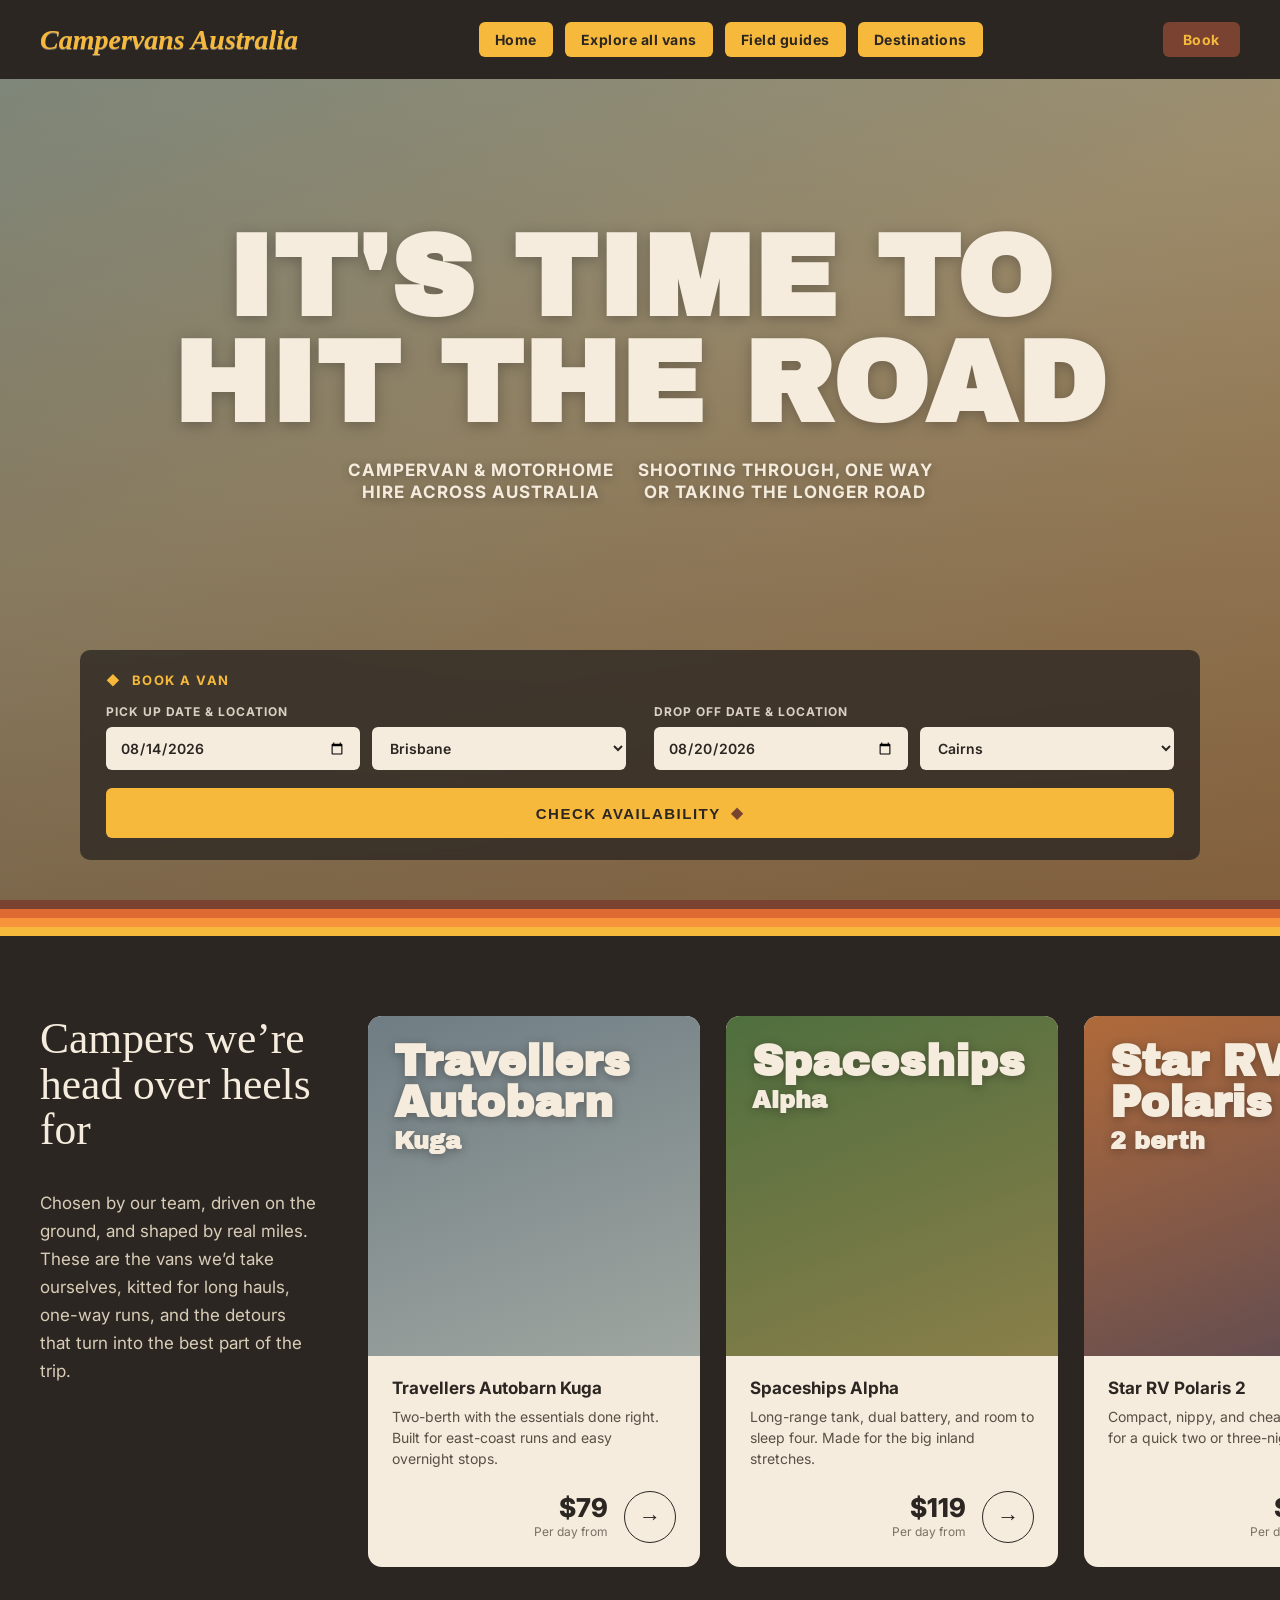
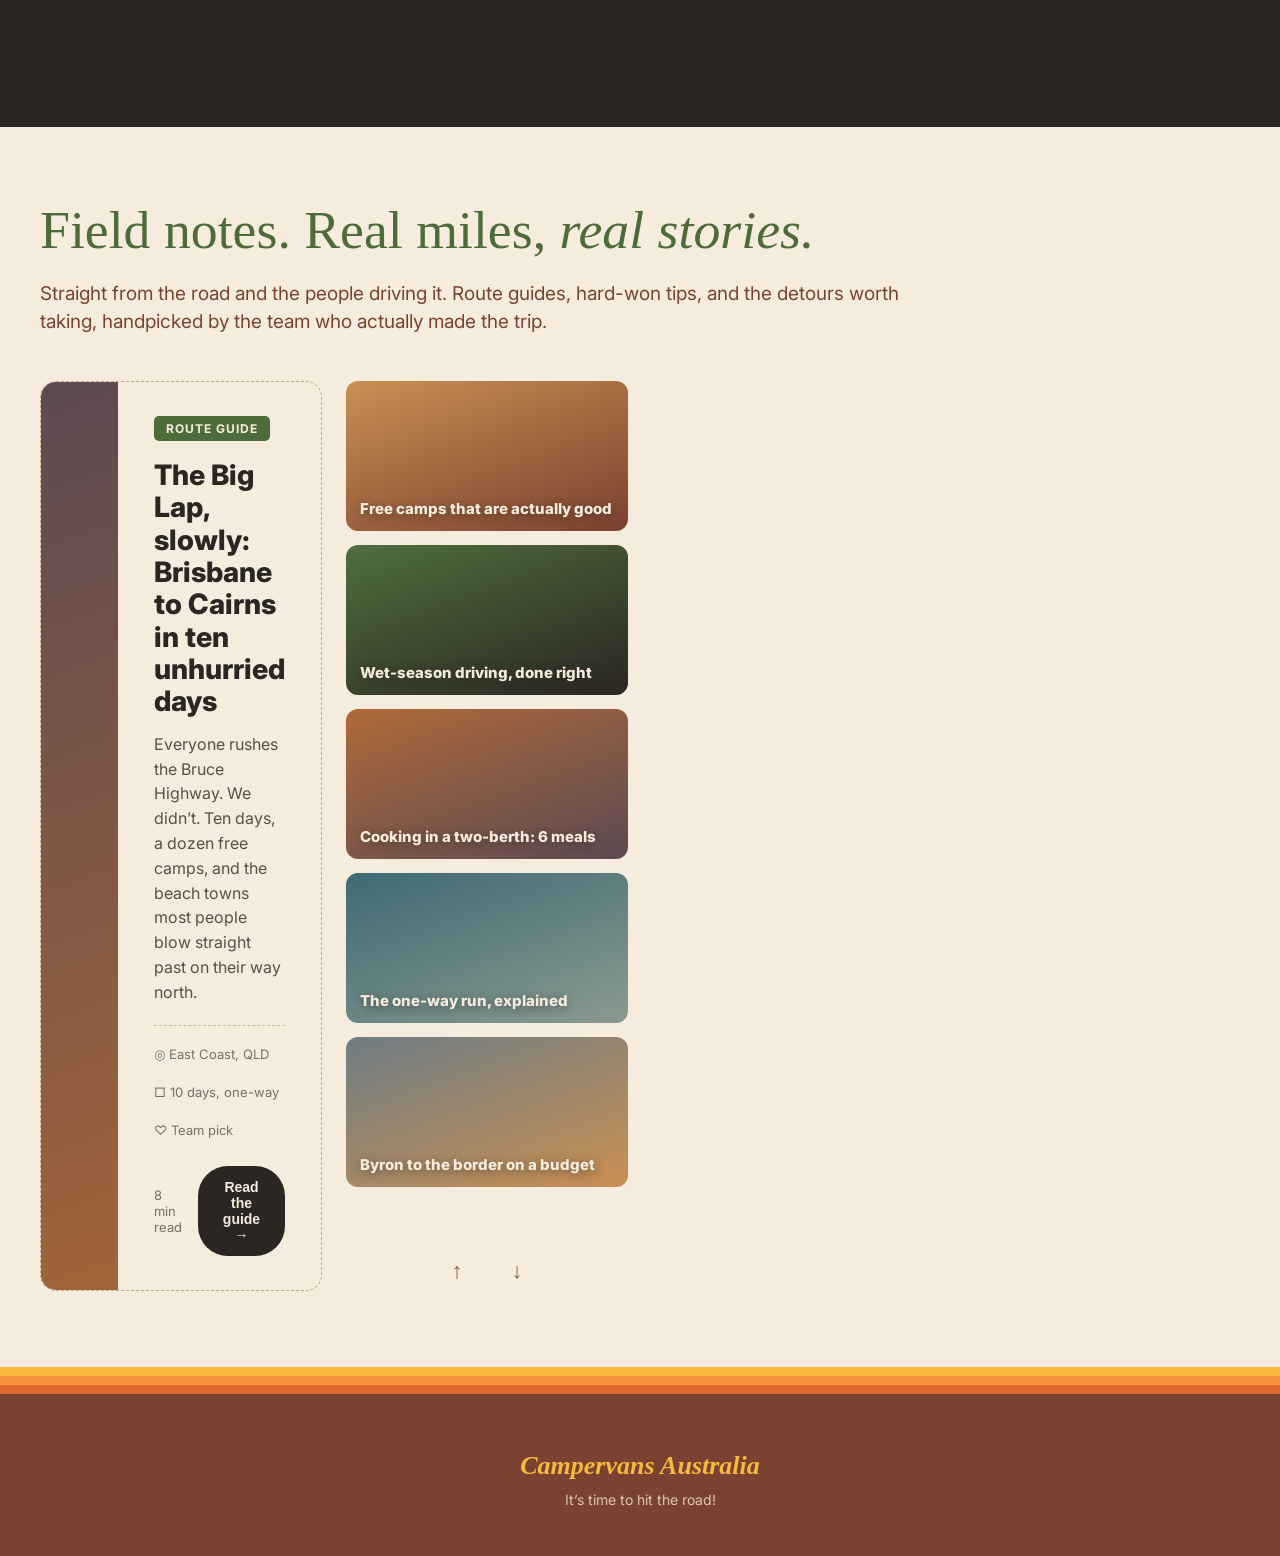
==== index.html @ 048530ff "Initial commit" ====
<!DOCTYPE html>
<html lang="en">
<head>
<meta charset="UTF-8">
<meta name="viewport" content="width=device-width, initial-scale=1.0">
<title>Campervans Australia — Hire a campervan across Australia</title>
<link rel="stylesheet" href="styles.css">
</head>
<body>
<!-- ===== HERO ===== -->
<section class="hero" id="home">
  <nav>
    <div class="brand">Campervans Australia</div>
    <div class="navlinks">
      <a href="#home">Home</a>
      <a href="explore-vans.html">Explore all vans</a>
      <a href="field-notes.html">Field guides</a>
      <a href="destinations.html">Destinations</a>
    </div>
    <a href="#" class="book">Book</a>
  </nav>

  <div class="herocopy">
    <div>
      <h1 class="headline">It's time to<br>hit the road</h1>
      <div class="subrow">
        <div class="sublabel">Campervan &amp; motorhome<br>hire across Australia</div>
        <div class="sublabel">Shooting through, one way<br>or taking the longer road</div>
      </div>
    </div>
  </div>

  <div class="bookbar">
    <div class="barhead"><span>&#9670;</span> Book a van</div>
    <div class="fields">
      <div class="fieldgroup">
        <label>Pick up date &amp; location</label>
        <div class="inputs">
          <input type="date" value="2026-08-14">
          <select><option>Brisbane</option><option>Sydney</option><option>Melbourne</option><option>Cairns</option><option>Byron Bay</option></select>
        </div>
      </div>
      <div class="fieldgroup">
        <label>Drop off date &amp; location</label>
        <div class="inputs">
          <input type="date" value="2026-08-20">
          <select><option>Cairns</option><option>Brisbane</option><option>Sydney</option><option>Melbourne</option><option>Byron Bay</option></select>
        </div>
      </div>
    </div>
    <button class="checkbtn">Check availability <span class="diamond">&#9670;</span></button>
  </div>
</section>

<div class="stripes"><span class="s1"></span><span class="s2"></span><span class="s3"></span><span class="s4"></span></div>

<!-- ===== CAMPERS WE'RE OBSESSED WITH ===== -->
<section class="obsessed" id="vans">
  <div class="section">
    <div class="layout">
      <div class="intro">
        <h2>Campers we&rsquo;re<br>head over heels for</h2>
        <p>Chosen by our team, driven on the ground, and shaped by real miles. These are the vans we&rsquo;d take ourselves, kitted for long hauls, one-way runs, and the detours that turn into the best part of the trip.</p>
      </div>
      <div>
        <div class="carousel">
          <div class="track" id="track">
            <div class="card">
              <div class="cardimg a"><div class="cardtitle">Travellers<br>Autobarn<small>Kuga</small></div></div>
              <div class="cardbody"><h3>Travellers Autobarn Kuga</h3>
                <p>Two-berth with the essentials done right. Built for east-coast runs and easy overnight stops.</p>
                <div class="pricerow"><div class="price"><div class="amt">$79</div><div class="lbl">Per day from</div></div><button class="go" aria-label="View">&#8594;</button></div></div>
            </div>
            <div class="card">
              <div class="cardimg b"><div class="cardtitle">Spaceships<br><small>Alpha</small></div></div>
              <div class="cardbody"><h3>Spaceships Alpha</h3>
                <p>Long-range tank, dual battery, and room to sleep four. Made for the big inland stretches.</p>
                <div class="pricerow"><div class="price"><div class="amt">$119</div><div class="lbl">Per day from</div></div><button class="go" aria-label="View">&#8594;</button></div></div>
            </div>
            <div class="card">
              <div class="cardimg c"><div class="cardtitle">Star RV<br>Polaris<small>2 berth</small></div></div>
              <div class="cardbody"><h3>Star RV Polaris 2</h3>
                <p>Compact, nippy, and cheap to run. Perfect for a quick two or three-night getaway.</p>
                <div class="pricerow"><div class="price"><div class="amt">$65</div><div class="lbl">Per day from</div></div><button class="go" aria-label="View">&#8594;</button></div></div>
            </div>
            <div class="card">
              <div class="cardimg d"><div class="cardtitle">Apollo<br>HiTop<small>Series</small></div></div>
              <div class="cardbody"><h3>Apollo HiTop</h3>
                <p>Five seats, five sleepers, full kitchen. The one for a proper multi-week family loop.</p>
                <div class="pricerow"><div class="price"><div class="amt">$139</div><div class="lbl">Per day from</div></div><button class="go" aria-label="View">&#8594;</button></div></div>
            </div>
          </div>
        </div>
        <div class="arrows">
          <button class="arrow" id="prev" aria-label="Previous">&#8592;</button>
          <button class="arrow" id="next" aria-label="Next">&#8594;</button>
        </div>
      </div>
    </div>
  </div>
</section>

<!-- ===== FIELD NOTES ===== -->
<section class="notes" id="notes">
  <div class="section">
    <h2 class="head">Field notes. Real miles, <em>real stories.</em></h2>
    <p class="lede">Straight from the road and the people driving it. Route guides, hard-won tips, and the detours worth taking, handpicked by the team who actually made the trip.</p>
    <div class="grid">
      <article class="feature">
        <div class="fimg"></div>
        <div class="fbody">
          <span class="ftag">Route guide</span>
          <h3>The Big Lap, slowly: Brisbane to Cairns in ten unhurried days</h3>
          <p class="excerpt">Everyone rushes the Bruce Highway. We didn&rsquo;t. Ten days, a dozen free camps, and the beach towns most people blow straight past on their way north.</p>
          <div class="meta">
            <span>&#9678; East Coast, QLD</span>
            <span>&#9633; 10 days, one-way</span>
            <span>&#9825; Team pick</span>
          </div>
          <div class="ffoot">
            <span class="readtime">8 min read</span>
            <button class="letsgo">Read the guide &#8594;</button>
          </div>
        </div>
      </article>
      <div class="vcol">
        <div class="vwrap">
          <div class="vtrack" id="vtrack">
            <div class="thumb t1"><h4>Free camps that are actually good</h4></div>
            <div class="thumb t2"><h4>Wet-season driving, done right</h4></div>
            <div class="thumb t3"><h4>Cooking in a two-berth: 6 meals</h4></div>
            <div class="thumb t4"><h4>The one-way run, explained</h4></div>
            <div class="thumb t5"><h4>Byron to the border on a budget</h4></div>
          </div>
        </div>
        <div class="varrows">
          <button class="varrow" id="vup" aria-label="Up">&#8593;</button>
          <button class="varrow" id="vdown" aria-label="Down">&#8595;</button>
        </div>
      </div>
    </div>
  </div>
</section>

<div class="stripes"><span class="s4"></span><span class="s3"></span><span class="s2"></span><span class="s1"></span></div>

<footer>
  <div class="fbrand">Campervans Australia</div>
  <p>It&rsquo;s time to hit the road!</p>
</footer>

<script>
(function(){
  const track=document.getElementById('track');
  if(!track)return;
  const cards=track.children.length; let i=0;
  function step(){
    const w=track.children[0].getBoundingClientRect().width+26;
    const visible=Math.max(1,Math.floor(track.parentElement.getBoundingClientRect().width/w));
    const max=Math.max(0,cards-visible);
    if(i>max)i=max; if(i<0)i=0;
    track.style.transform='translateX('+(-i*w)+'px)';
  }
  document.getElementById('next').onclick=()=>{i++;step()};
  document.getElementById('prev').onclick=()=>{i--;step()};
  const vt=document.getElementById('vtrack'); const n=vt.children.length; let j=0;
  function vstep(){
    const h=vt.children[0].getBoundingClientRect().height+14;
    const visible=Math.max(1,Math.round(vt.parentElement.getBoundingClientRect().height/h));
    const max=Math.max(0,n-visible);
    if(j>max)j=max; if(j<0)j=0;
    vt.style.transform='translateY('+(-j*h)+'px)';
  }
  document.getElementById('vdown').onclick=()=>{j++;vstep()};
  document.getElementById('vup').onclick=()=>{j--;vstep()};
  window.addEventListener('resize',()=>{step();vstep()});
  step();vstep();
})();
</script>
</body>
</html>
---- styles.css ----
/* Campervans Australia — shared styles */
@import url('https://fonts.googleapis.com/css2?family=Inter:wght@400;600;700;800;900&family=Archivo+Black&display=swap');

:root{
  --cream:#F5ECDD;--sun:#F6B93B;--amber:#F7943B;--orange:#DE6A32;
  --rust:#7A4230;--ink:#2B2622;--fern:#4E6B3A;
}
*{margin:0;padding:0;box-sizing:border-box}
html{scroll-behavior:smooth}
body{font-family:'Inter',system-ui,-apple-system,sans-serif;color:var(--ink);background:var(--cream)}

:root{
    --cream:#F5ECDD;
    --sun:#F6B93B;
    --amber:#F7943B;
    --orange:#DE6A32;
    --rust:#7A4230;
    --ink:#2B2622;
    --fern:#4E6B3A;
  }
*{margin:0;padding:0;box-sizing:border-box}
html{scroll-behavior:smooth}
body{font-family:'Inter',system-ui,-apple-system,sans-serif;color:var(--ink);background:var(--cream)}
/* HERO */
.hero{position:relative;min-height:100vh;display:flex;flex-direction:column;
        background:linear-gradient(180deg,rgba(43,38,34,.15),rgba(43,38,34,.45)),
        linear-gradient(160deg,#8a9a8f 0%,#b9a67e 45%,#c98f52 100%);
        background-size:cover;background-position:center}
nav{display:flex;align-items:center;justify-content:space-between;
      padding:26px 40px;gap:20px;position:relative;z-index:5}
.brand{font-family:Georgia,serif;font-weight:bold;font-style:italic;
         font-size:34px;color:var(--rust);text-shadow:0 1px 0 rgba(245,236,221,.4)}
.navlinks{display:flex;gap:12px;flex-wrap:wrap}
.navlinks a{background:var(--sun);color:var(--ink);text-decoration:none;
              font-weight:700;font-size:14px;letter-spacing:.5px;
              padding:11px 20px;border-radius:6px;transition:transform .12s,background .12s}
.navlinks a:hover{background:#ffd15e;transform:translateY(-1px)}
.book{background:var(--rust);color:var(--sun);text-decoration:none;
        font-weight:700;font-size:14px;letter-spacing:.5px;padding:11px 24px;border-radius:6px}
.book:hover{background:#5e3324}
.herocopy{flex:1;display:flex;align-items:center;justify-content:center;
            text-align:center;padding:20px 40px;position:relative;z-index:4}
.headline{font-family:'Archivo Black','Arial Black',sans-serif;font-weight:900;
            color:var(--cream);line-height:.92;letter-spacing:1px;
            font-size:clamp(48px,9vw,132px);text-transform:uppercase;
            text-shadow:0 3px 14px rgba(43,38,34,.35)}
.subrow{display:flex;align-items:center;justify-content:center;gap:24px;
          flex-wrap:wrap;margin-top:22px}
.sublabel{color:var(--cream);font-weight:700;font-size:clamp(13px,1.4vw,17px);
            letter-spacing:1px;line-height:1.3;text-transform:uppercase;
            text-shadow:0 2px 8px rgba(43,38,34,.4)}
.bookbar{margin:0 auto 40px;max-width:1120px;width:calc(100% - 80px);
           background:rgba(43,38,34,.78);backdrop-filter:blur(3px);
           border-radius:10px;padding:22px 26px;position:relative;z-index:4}
.barhead{display:flex;align-items:center;gap:10px;
           color:var(--sun);font-weight:700;font-size:13px;letter-spacing:1.5px;
           text-transform:uppercase;margin-bottom:16px}
.fields{display:grid;grid-template-columns:1fr 1fr;gap:28px;margin-bottom:18px}
.fieldgroup{display:flex;flex-direction:column;gap:8px}
.fieldgroup>label{color:var(--cream);font-weight:700;font-size:12px;
                    letter-spacing:1px;text-transform:uppercase;opacity:.85}
.inputs{display:grid;grid-template-columns:1fr 1fr;gap:12px}
.inputs input, .inputs select{border:none;border-radius:6px;padding:12px 14px;
        font-size:14px;font-family:inherit;color:var(--ink);background:var(--cream);
        font-weight:600;cursor:pointer}
.checkbtn{width:100%;background:var(--sun);border:none;border-radius:6px;
            padding:16px;font-weight:800;font-size:15px;letter-spacing:1.5px;
            text-transform:uppercase;color:var(--ink);cursor:pointer;
            display:flex;align-items:center;justify-content:center;gap:10px;
            transition:background .12s}
.checkbtn:hover{background:#ffd15e}
.checkbtn .diamond{color:var(--rust)}
.stripes{display:flex;flex-direction:column}
.stripes span{height:9px}
.stripes .s1{background:var(--rust)}
.stripes .s2{background:var(--orange)}
.stripes .s3{background:var(--amber)}
.stripes .s4{background:var(--sun)}
/* CAROUSEL */
.obsessed{background:var(--ink);color:var(--cream)}
.obsessed .section{padding:80px 40px;max-width:1800px;margin:0 auto}
.layout{display:grid;grid-template-columns:minmax(280px,1fr) 3fr;gap:48px;align-items:start}
.intro h2{font-family:Georgia,'Times New Roman',serif;font-weight:400;
            font-size:clamp(34px,3.4vw,52px);line-height:1.05;color:var(--cream);margin-bottom:36px}
.intro p{font-size:17px;line-height:1.65;color:#d9cdb8;max-width:440px}
.carousel{overflow:hidden}
.track{display:flex;gap:26px;transition:transform .4s ease}
.card{flex:0 0 clamp(280px,30%,360px);background:var(--cream);
        border-radius:14px;overflow:hidden;display:flex;flex-direction:column}
.cardimg{position:relative;height:340px;display:flex;align-items:flex-start;padding:26px}
.cardimg.a{background:linear-gradient(160deg,#6f7d84,#9fa6a0)}
.cardimg.b{background:linear-gradient(160deg,#4f6f3e,#8a7f4a)}
.cardimg.c{background:linear-gradient(160deg,#b06a3a,#5c4a52)}
.cardimg.d{background:linear-gradient(160deg,#3f6a75,#c98f52)}
.cardtitle{font-family:'Archivo Black','Arial Black',sans-serif;font-weight:900;
             font-size:clamp(34px,3.4vw,46px);line-height:.94;color:var(--cream);
             text-shadow:0 2px 10px rgba(43,38,34,.4)}
.cardtitle small{display:block;font-size:.55em;font-weight:900;margin-top:6px}
.cardbody{padding:22px 24px 24px;color:var(--ink);flex:1;display:flex;flex-direction:column}
.cardbody h3{font-size:17px;font-weight:700;margin-bottom:8px}
.cardbody p{font-size:14px;line-height:1.5;color:#5a4f45;margin-bottom:auto}
.pricerow{display:flex;align-items:center;justify-content:flex-end;gap:16px;margin-top:22px}
.price{text-align:right}
.price .amt{font-size:26px;font-weight:800;color:var(--ink);line-height:1}
.price .lbl{font-size:12px;color:#7a6f63;margin-top:3px}
.go{width:52px;height:52px;border-radius:50%;border:1.5px solid var(--ink);
      background:none;cursor:pointer;font-size:22px;color:var(--ink);
      display:flex;align-items:center;justify-content:center;flex:0 0 auto;transition:background .12s,color .12s}
.go:hover{background:var(--ink);color:var(--cream)}
.arrows{display:flex;gap:18px;justify-content:flex-end;margin-top:34px}
.arrow{width:46px;height:46px;border-radius:50%;border:none;background:none;
         color:var(--cream);font-size:26px;cursor:pointer;opacity:.85;
         display:flex;align-items:center;justify-content:center;transition:opacity .12s}
.arrow:hover{opacity:1}
/* FIELD NOTES */
.notes{background:var(--cream)}
.notes .section{padding:76px 40px;max-width:1600px;margin:0 auto}
.head{font-family:Georgia,'Times New Roman',serif;font-weight:400;
        font-size:clamp(34px,4.2vw,58px);line-height:1.02;color:var(--fern);margin-bottom:22px}
.head em{font-style:italic}
.lede{font-size:clamp(15px,1.5vw,19px);line-height:1.5;color:var(--rust);
        max-width:920px;margin-bottom:44px}
.grid{display:grid;grid-template-columns:1fr 210px;gap:26px;align-items:stretch}
.feature{display:grid;grid-template-columns:1fr 1fr;
           border:1.5px dashed #b9a98d;border-radius:16px;overflow:hidden;background:var(--cream)}
.fimg{background:linear-gradient(160deg,#5c4a52,#a2643a);min-height:520px}
.fbody{padding:34px 36px;display:flex;flex-direction:column}
.ftag{display:inline-block;align-self:flex-start;background:var(--fern);color:var(--cream);
        font-size:12px;font-weight:700;letter-spacing:1px;text-transform:uppercase;
        padding:5px 12px;border-radius:5px;margin-bottom:18px}
.fbody h3{font-size:clamp(22px,2.2vw,30px);font-weight:800;line-height:1.15;margin-bottom:14px}
.fbody .excerpt{font-size:16px;line-height:1.55;color:#5a4f45;
                  padding-bottom:20px;border-bottom:1.5px dashed #cbbb9e;margin-bottom:20px}
.meta{display:flex;gap:22px;flex-wrap:wrap;color:#7a6f63;font-size:13px;margin-bottom:auto}
.meta span{display:flex;align-items:center;gap:6px}
.ffoot{display:flex;align-items:center;justify-content:space-between;gap:16px;margin-top:28px}
.readtime{font-size:13px;color:#7a6f63}
.letsgo{display:inline-flex;align-items:center;gap:10px;background:var(--ink);
          color:var(--cream);border:none;border-radius:30px;padding:13px 22px;
          font-size:14px;font-weight:600;cursor:pointer}
.letsgo:hover{background:var(--rust)}
.vcol{display:flex;flex-direction:column;gap:12px;position:relative}
.vwrap{overflow:hidden;flex:1}
.vtrack{display:flex;flex-direction:column;gap:14px;transition:transform .4s ease}
.thumb{flex:0 0 auto;height:150px;border-radius:12px;overflow:hidden;position:relative;
         cursor:pointer;padding:14px;display:flex;align-items:flex-end}
.thumb.t1{background:linear-gradient(160deg,#c98f52,#7a4230)}
.thumb.t2{background:linear-gradient(160deg,#4f6f3e,#2b2622)}
.thumb.t3{background:linear-gradient(160deg,#b06a3a,#5c4a52)}
.thumb.t4{background:linear-gradient(160deg,#3f6a75,#8a9a8f)}
.thumb.t5{background:linear-gradient(160deg,#6f7d84,#c98f52)}
.thumb h4{color:var(--cream);font-size:15px;font-weight:800;line-height:1.15;
            text-shadow:0 2px 8px rgba(43,38,34,.5)}
.varrows{display:flex;justify-content:center;gap:20px;padding-top:4px}
.varrow{width:40px;height:40px;border:none;background:none;color:var(--rust);
          font-size:22px;cursor:pointer;opacity:.85}
.varrow:hover{opacity:1}
/* FOOTER */
footer{background:var(--rust);color:var(--cream);padding:48px 40px;text-align:center}
footer .fbrand{font-family:Georgia,serif;font-weight:bold;font-style:italic;
                 font-size:26px;color:var(--sun);margin-bottom:10px}
footer p{font-size:14px;color:#e8d3c4;opacity:.9}
@media(max-width:900px){.obsessed .section, .notes .section{padding:56px 20px}
.layout{grid-template-columns:1fr;gap:32px}
.card{flex:0 0 82%}
.grid{grid-template-columns:1fr}
.feature{grid-template-columns:1fr}
.fimg{min-height:240px}
.vcol{flex-direction:row}
.vwrap{overflow-x:auto}
.vtrack{flex-direction:row}
.thumb{width:200px}
.varrows{display:none}}

@media(max-width:720px){nav{padding:18px 20px}
.navlinks{display:none}
.bookbar{width:calc(100% - 32px)}
.fields{grid-template-columns:1fr;gap:18px}}

*{margin:0;padding:0;box-sizing:border-box}
body{font-family:'Inter',system-ui,-apple-system,sans-serif;color:var(--ink);background:var(--cream)}
nav{display:flex;align-items:center;justify-content:space-between;
      padding:26px 40px;gap:20px;background:var(--ink)}
.brand{font-family:Georgia,serif;font-weight:bold;font-style:italic;font-size:30px;color:var(--sun)}
.navlinks{display:flex;gap:12px;flex-wrap:wrap}
.navlinks a{background:var(--sun);color:var(--ink);text-decoration:none;font-weight:700;
              font-size:14px;padding:10px 18px;border-radius:6px}
.navlinks a:hover{background:#ffd15e}
.book{background:var(--rust);color:var(--sun);text-decoration:none;font-weight:700;
        font-size:14px;padding:10px 22px;border-radius:6px}
.pagehead{padding:60px 40px 10px;max-width:1400px;margin:0 auto}
.pagehead h1{font-family:Georgia,'Times New Roman',serif;font-weight:400;
               font-size:clamp(34px,4vw,54px);color:var(--fern);line-height:1.05;margin-bottom:14px}
.pagehead p{font-size:17px;color:var(--rust);max-width:640px;line-height:1.5}
.filters{display:flex;gap:10px;flex-wrap:wrap;padding:28px 40px 8px;max-width:1400px;margin:0 auto}
.pill{border:1.5px solid #cbbb9e;background:none;border-radius:30px;padding:9px 18px;
        font-size:13px;font-weight:600;color:var(--rust);cursor:pointer;transition:all .12s}
.pill:hover{border-color:var(--rust)}
.pill.active{background:var(--ink);border-color:var(--ink);color:var(--cream)}
.shell{display:grid;grid-template-columns:260px 1fr;gap:30px;
         max-width:1400px;margin:0 auto;padding:24px 40px 80px;align-items:start}
.sidebar{background:#fff;border-radius:16px;padding:24px 22px;
           box-shadow:0 1px 3px rgba(43,38,34,.08)}
.fgroup{padding:18px 0;border-bottom:1px solid #ece3d3}
.fgroup:first-child{padding-top:0}
.fgroup:last-child{border-bottom:none;padding-bottom:0}
.fgroup h4{font-size:15px;font-weight:700;color:var(--ink);margin-bottom:14px}
.fselect{width:100%;border:1px solid #ddd3c2;border-radius:8px;padding:11px 12px;
           font-size:14px;font-family:inherit;color:var(--ink);background:#fff;cursor:pointer}
.checks{display:flex;flex-direction:column;gap:12px}
.checkrow{display:flex;align-items:center;gap:10px;font-size:14px;color:#4a4038;cursor:pointer}
.checkrow input{appearance:none;width:19px;height:19px;border:1.5px solid #cbbb9e;
                  border-radius:5px;cursor:pointer;position:relative;flex:0 0 auto}
.checkrow input:checked{background:var(--ink);border-color:var(--ink)}
.checkrow input:checked::after{content:"\2713";position:absolute;color:#fff;font-size:12px;
                  top:50%;left:50%;transform:translate(-50%,-50%)}
.avail{display:flex;gap:10px}
.availbtn{flex:1;border:1px solid #ddd3c2;background:#fff;border-radius:8px;padding:11px;
            font-size:13px;font-weight:600;color:var(--ink);cursor:pointer;transition:all .12s}
.availbtn.on{background:var(--ink);border-color:var(--ink);color:var(--cream)}
.pricevals{display:flex;justify-content:space-between;margin-top:12px;font-size:13px;color:#a89c8d}
input[type=range]{width:100%;accent-color:var(--ink);cursor:pointer}
.grid{display:grid;grid-template-columns:repeat(auto-fill,minmax(240px,1fr));gap:24px}
.vcard{background:var(--ink);border-radius:16px;overflow:hidden;display:flex;flex-direction:column;
         cursor:pointer;transition:transform .15s;text-decoration:none;color:inherit}
.vcard:hover{transform:translateY(-3px)}
.vimg{position:relative;aspect-ratio:1/1;padding:16px;display:flex;flex-direction:column;justify-content:flex-start}
.vimg.g1{background:linear-gradient(160deg,#6f7d84,#9fa6a0)}
.vimg.g2{background:linear-gradient(160deg,#4f6f3e,#8a7f4a)}
.vimg.g3{background:linear-gradient(160deg,#b06a3a,#5c4a52)}
.vimg.g4{background:linear-gradient(160deg,#3f6a75,#c98f52)}
.vimg.g5{background:linear-gradient(160deg,#c98f52,#7a4230)}
.vimg.g6{background:linear-gradient(160deg,#8a9a8f,#5c4a52)}
.heart{position:absolute;top:14px;right:14px;width:34px;height:34px;border-radius:50%;
         background:rgba(245,236,221,.9);border:none;cursor:pointer;font-size:16px;
         color:var(--rust);display:flex;align-items:center;justify-content:center}
.vname{font-family:'Archivo Black','Arial Black',sans-serif;font-size:clamp(22px,2.4vw,30px);
         line-height:.95;color:var(--cream);text-shadow:0 2px 10px rgba(43,38,34,.45)}
.vname small{display:block;font-size:.5em;margin-top:6px}
.vbody{padding:16px 18px 18px;display:flex;flex-direction:column;gap:12px}
.tags{display:flex;gap:8px;flex-wrap:wrap}
.tag{background:none;border:1px solid #6a5f54;border-radius:20px;padding:5px 12px;
       font-size:12px;color:#d9cdb8;font-weight:600}
.vtitle{font-size:16px;font-weight:700;color:var(--cream);line-height:1.25}
.vfoot{display:flex;align-items:flex-end;justify-content:space-between;gap:10px;margin-top:4px}
.vloc{font-size:12px;color:#a89c8d;line-height:1.4}
.vloc .berth{display:block;color:#d9cdb8;margin-bottom:2px}
.vprice{text-align:right}
.vprice .from{font-size:11px;color:#a89c8d}
.vprice .amt{font-size:22px;font-weight:800;color:var(--cream)}
@media(max-width:820px){.shell{grid-template-columns:1fr}}

@media(max-width:720px){nav{padding:18px 20px}
.navlinks{display:none}
.pagehead{padding-left:20px;padding-right:20px}
.shell{padding-left:20px;padding-right:20px}}

*{margin:0;padding:0;box-sizing:border-box}
body{font-family:'Inter',system-ui,-apple-system,sans-serif;color:var(--ink);background:var(--cream)}
nav{display:flex;align-items:center;justify-content:space-between;padding:22px 40px;gap:20px;background:var(--ink)}
.brand{font-family:Georgia,serif;font-weight:bold;font-style:italic;font-size:28px;color:var(--sun)}
.navlinks{display:flex;gap:12px;flex-wrap:wrap}
.navlinks a{background:var(--sun);color:var(--ink);text-decoration:none;font-weight:700;font-size:14px;padding:9px 16px;border-radius:6px}
.book{background:var(--rust);color:var(--sun);text-decoration:none;font-weight:700;font-size:14px;padding:9px 20px;border-radius:6px}
.back{max-width:1240px;margin:0 auto;padding:22px 40px 0}
.back a{color:var(--rust);text-decoration:none;font-size:14px;font-weight:600}
.wrap{max-width:1240px;margin:0 auto;padding:18px 40px 70px}
.gallery{display:grid;grid-template-columns:1.4fr 1fr;gap:18px;margin-bottom:8px}
.mainimg{position:relative;aspect-ratio:16/11;border-radius:16px;overflow:hidden;
           background:linear-gradient(160deg,#7f9a6f,#b7c49a);display:flex;align-items:center;justify-content:center}
.van-illo{font-family:'Archivo Black',sans-serif;font-size:34px;color:#fff;opacity:.35}
.gbtn{position:absolute;top:50%;transform:translateY(-50%);width:44px;height:44px;border-radius:50%;
        background:rgba(245,236,221,.9);border:none;font-size:18px;color:var(--ink);cursor:pointer}
.gbtn.l{left:14px}
.gbtn.r{right:14px}
.dots{position:absolute;bottom:14px;left:50%;transform:translateX(-50%);display:flex;gap:7px}
.dots i{width:8px;height:8px;border-radius:50%;background:rgba(245,236,221,.6)}
.dots i.on{background:#fff}
.floor{background:#fff;border-radius:16px;padding:18px 20px}
.floor h4{font-size:12px;letter-spacing:1.5px;color:#a89c8d;font-weight:700;margin-bottom:14px}
.plan{background:var(--cream);border-radius:12px;padding:22px;display:flex;gap:10px;flex-wrap:wrap;min-height:180px;align-content:center}
.room{border-radius:8px;padding:14px 10px;font-size:12px;font-weight:600;color:var(--ink);text-align:center;flex:1;min-width:64px}
.room.bed{background:#dfe6ee}
.room.kit{background:#dfe9d8}
.room.sto{background:#f0ddc9}
.room.sea{background:#e5dcee}
.room.cab{background:#dcd7cf;border-radius:40px}
.title{font-family:'Archivo Black','Arial Black',sans-serif;font-size:34px;margin:26px 0 16px}
.specs{display:flex;gap:26px;flex-wrap:wrap;padding-bottom:22px;border-bottom:1px solid #e0d6c4}
.spec{display:flex;align-items:center;gap:8px;font-size:14px;color:#4a4038}
.spec b{font-weight:600}
.desc{font-size:16px;line-height:1.6;color:#4a4038;margin:22px 0 30px;max-width:820px}
.summaries{display:grid;grid-template-columns:1fr 1fr;gap:40px;margin-bottom:30px}
.sumhead{font-size:12px;letter-spacing:1.5px;color:#a89c8d;font-weight:700;margin-bottom:14px}
.sumrow{display:flex;justify-content:space-between;padding:13px 0;border-bottom:1px solid #ece3d3;font-size:14px}
.sumrow .lbl{color:#7a6f63}
.sumrow .val{font-weight:700;color:var(--ink)}
.bookcta{background:#fff;border-radius:16px;padding:30px 32px;box-shadow:0 1px 4px rgba(43,38,34,.08)}
.bookcta h2{font-family:'Archivo Black',sans-serif;font-size:24px;margin-bottom:6px}
.bookcta .sub{font-size:14px;color:#7a6f63;margin-bottom:24px}
.frow{display:grid;grid-template-columns:1fr 1fr;gap:18px;margin-bottom:18px}
.field{display:flex;flex-direction:column;gap:7px}
.field label{font-size:13px;font-weight:700;color:var(--ink)}
.field input, .field select{border:1px solid #ddd3c2;border-radius:9px;padding:12px 14px;
        font-size:14px;font-family:inherit;color:var(--ink);background:#fff}
.field input:focus, .field select:focus{outline:none;border-color:var(--rust)}
.requestbtn{width:100%;background:var(--ink);color:var(--cream);border:none;border-radius:10px;
              padding:17px;font-size:16px;font-weight:800;letter-spacing:.5px;cursor:pointer;
              margin-top:8px;transition:background .12s}
.requestbtn:hover{background:var(--rust)}
.reqnote{font-size:13px;color:#a89c8d;text-align:center;margin-top:12px}
.confirm{display:none;background:var(--fern);color:var(--cream);border-radius:10px;
           padding:16px;text-align:center;font-weight:600;margin-top:16px}
@media(max-width:820px){nav{padding:16px 20px}
.navlinks{display:none}
.gallery{grid-template-columns:1fr}
.summaries{grid-template-columns:1fr;gap:24px}
.frow{grid-template-columns:1fr}
.wrap, .back{padding-left:20px;padding-right:20px}}

.g-nav{display:flex;align-items:center;justify-content:space-between;padding:22px 40px;gap:20px;background:var(--ink)}
.brand{font-family:Georgia,serif;font-weight:bold;font-style:italic;font-size:28px;color:var(--sun)}
.navlinks{display:flex;gap:12px;flex-wrap:wrap}
.navlinks a{background:var(--sun);color:var(--ink);text-decoration:none;font-weight:700;font-size:14px;padding:9px 16px;border-radius:6px}
.book{background:var(--rust);color:var(--sun);text-decoration:none;font-weight:700;font-size:14px;padding:9px 20px;border-radius:6px}

.g-hero{background:linear-gradient(180deg,rgba(43,38,34,.2),rgba(43,38,34,.55)),linear-gradient(160deg,#7f9a6f,#c98f52);padding:90px 40px}
.g-hero-inner{max-width:900px;margin:0 auto;color:var(--cream)}
.g-kicker{display:inline-block;background:var(--sun);color:var(--ink);font-size:12px;font-weight:700;letter-spacing:1.5px;text-transform:uppercase;padding:6px 14px;border-radius:5px;margin-bottom:20px}
.g-hero h1{font-family:'Archivo Black','Arial Black',sans-serif;font-size:clamp(30px,4.8vw,56px);line-height:1.05;margin-bottom:18px;text-shadow:0 3px 14px rgba(43,38,34,.4)}
.g-standfirst{font-size:clamp(17px,2vw,22px);line-height:1.5;max-width:720px;margin-bottom:28px}
.g-byline{display:flex;align-items:center;gap:12px;font-size:14px}
.g-avatar{width:42px;height:42px;border-radius:50%;background:var(--rust);color:var(--cream);display:flex;align-items:center;justify-content:center;font-weight:800;font-size:18px;flex:0 0 auto}
.g-avatar.big{width:60px;height:60px;font-size:26px}
.g-byline span{color:#e8dccb}

.g-stats{display:grid;grid-template-columns:repeat(4,1fr);gap:1px;background:#d8c9ae;border-bottom:1px solid #d8c9ae}
.g-stat{background:var(--cream);padding:26px 20px;text-align:center}
.g-stat b{display:block;font-family:'Archivo Black',sans-serif;font-size:clamp(24px,3vw,36px);color:var(--orange);line-height:1}
.g-stat span{font-size:13px;color:var(--rust);letter-spacing:.5px;margin-top:6px;display:block}

.g-body{max-width:820px;margin:0 auto;padding:60px 40px 80px}
.g-intro h2{font-family:Georgia,serif;font-size:clamp(26px,3vw,40px);color:var(--fern);margin-bottom:20px}
.g-intro p{font-size:17px;line-height:1.7;color:#4a4038;margin-bottom:18px}

.g-chart{background:var(--ink);border-radius:14px;padding:22px 24px;margin:30px 0}
.g-chart-label{color:#a89c8d;font-size:13px;display:block;margin-bottom:14px}
.g-chart-days{display:flex;gap:8px;flex-wrap:wrap}
.g-chart-days a{width:40px;height:40px;border-radius:8px;display:flex;align-items:center;justify-content:center;font-weight:700;font-size:15px;text-decoration:none}
.g-chart-days a.on{background:var(--sun);color:var(--ink)}
.g-chart-days a.off{background:#463f38;color:#8a7f70}

.g-dunc{display:flex;gap:18px;background:#fff;border-radius:16px;padding:26px 28px;margin:36px 0;align-items:flex-start}
.g-dunc h3{font-size:19px;margin-bottom:8px;color:var(--ink)}
.g-dunc p{font-size:15px;color:#5a4f45;line-height:1.5;margin-bottom:16px}
.g-dunc-btns{display:flex;gap:10px;flex-wrap:wrap}
.g-btn-solid{background:var(--fern);color:var(--cream);text-decoration:none;font-weight:700;font-size:14px;padding:11px 18px;border-radius:8px}
.g-btn-ghost{border:1.5px solid #cbbb9e;color:var(--rust);text-decoration:none;font-weight:700;font-size:14px;padding:11px 18px;border-radius:8px}

.g-day{padding:44px 0;border-top:1px solid #e0d6c4}
.g-daytag{display:inline-block;background:var(--orange);color:var(--cream);font-size:12px;font-weight:800;letter-spacing:1.5px;text-transform:uppercase;padding:5px 12px;border-radius:5px;margin-bottom:14px}
.g-day h2{font-family:'Archivo Black',sans-serif;font-size:clamp(24px,3vw,34px);margin-bottom:12px;color:var(--ink)}
.g-daymeta{display:flex;gap:20px;flex-wrap:wrap;color:var(--rust);font-size:14px;font-weight:600;margin-bottom:18px}
.g-dayimg{height:260px;border-radius:14px;display:flex;align-items:center;justify-content:center;color:rgba(255,255,255,.55);font-weight:700;font-size:14px;margin-bottom:22px}
.g-dayimg.d1{background:linear-gradient(160deg,#6f7d84,#9fa6a0)}
.g-dayimg.d2{background:linear-gradient(160deg,#4f6f3e,#8a7f4a)}
.g-dayimg.d3{background:linear-gradient(160deg,#3f6a75,#c98f52)}
.g-dayintro{font-size:17px;line-height:1.7;color:#4a4038;margin-bottom:24px}
.g-list{margin-bottom:22px}
.g-list h4{font-size:13px;letter-spacing:1.5px;text-transform:uppercase;color:var(--fern);font-weight:800;margin-bottom:12px}
.g-list ul{list-style:none;display:flex;flex-direction:column;gap:12px}
.g-list li{font-size:15px;line-height:1.55;color:#4a4038;padding-left:18px;position:relative}
.g-list li::before{content:"";position:absolute;left:0;top:9px;width:7px;height:7px;border-radius:50%;background:var(--amber)}
.g-tip{background:#fdf3e0;border-left:3px solid var(--amber);border-radius:0 8px 8px 0;padding:16px 18px;font-size:15px;line-height:1.55;color:#6a5a3a;margin-bottom:20px}
.g-backtop{display:inline-block;color:var(--rust);text-decoration:none;font-size:13px;font-weight:600}

.g-placeholder{background:#f0e6d3;border:1.5px dashed #c4b491;border-radius:14px;padding:30px;margin:40px 0;text-align:center}
.g-placeholder h3{color:var(--rust);margin-bottom:10px}
.g-placeholder p{font-size:15px;color:#6a5f54;line-height:1.6;max-width:640px;margin:0 auto}

.g-news{background:var(--ink);border-radius:18px;padding:40px 34px;text-align:center;margin-top:50px}
.g-news h3{color:var(--cream);font-family:'Archivo Black',sans-serif;font-size:24px;margin-bottom:10px}
.g-news p{color:#d9cdb8;font-size:15px;margin-bottom:22px;max-width:520px;margin-left:auto;margin-right:auto}
.g-news-form{display:flex;gap:10px;max-width:460px;margin:0 auto 14px}
.g-news-form input{flex:1;border:none;border-radius:8px;padding:14px 16px;font-size:14px;font-family:inherit}
.g-news-form button{background:var(--sun);border:none;border-radius:8px;padding:14px 22px;font-weight:800;font-size:14px;color:var(--ink);cursor:pointer;white-space:nowrap}
.g-news-note{color:#a89c8d;font-size:12px}

@media(max-width:720px){
.g-nav{padding:16px 20px}
.navlinks{display:none}
.g-hero{padding:56px 20px}
.g-stats{grid-template-columns:repeat(2,1fr)}
.g-body{padding:44px 20px 60px}
.g-dunc{flex-direction:column}
.g-news-form{flex-direction:column}
}
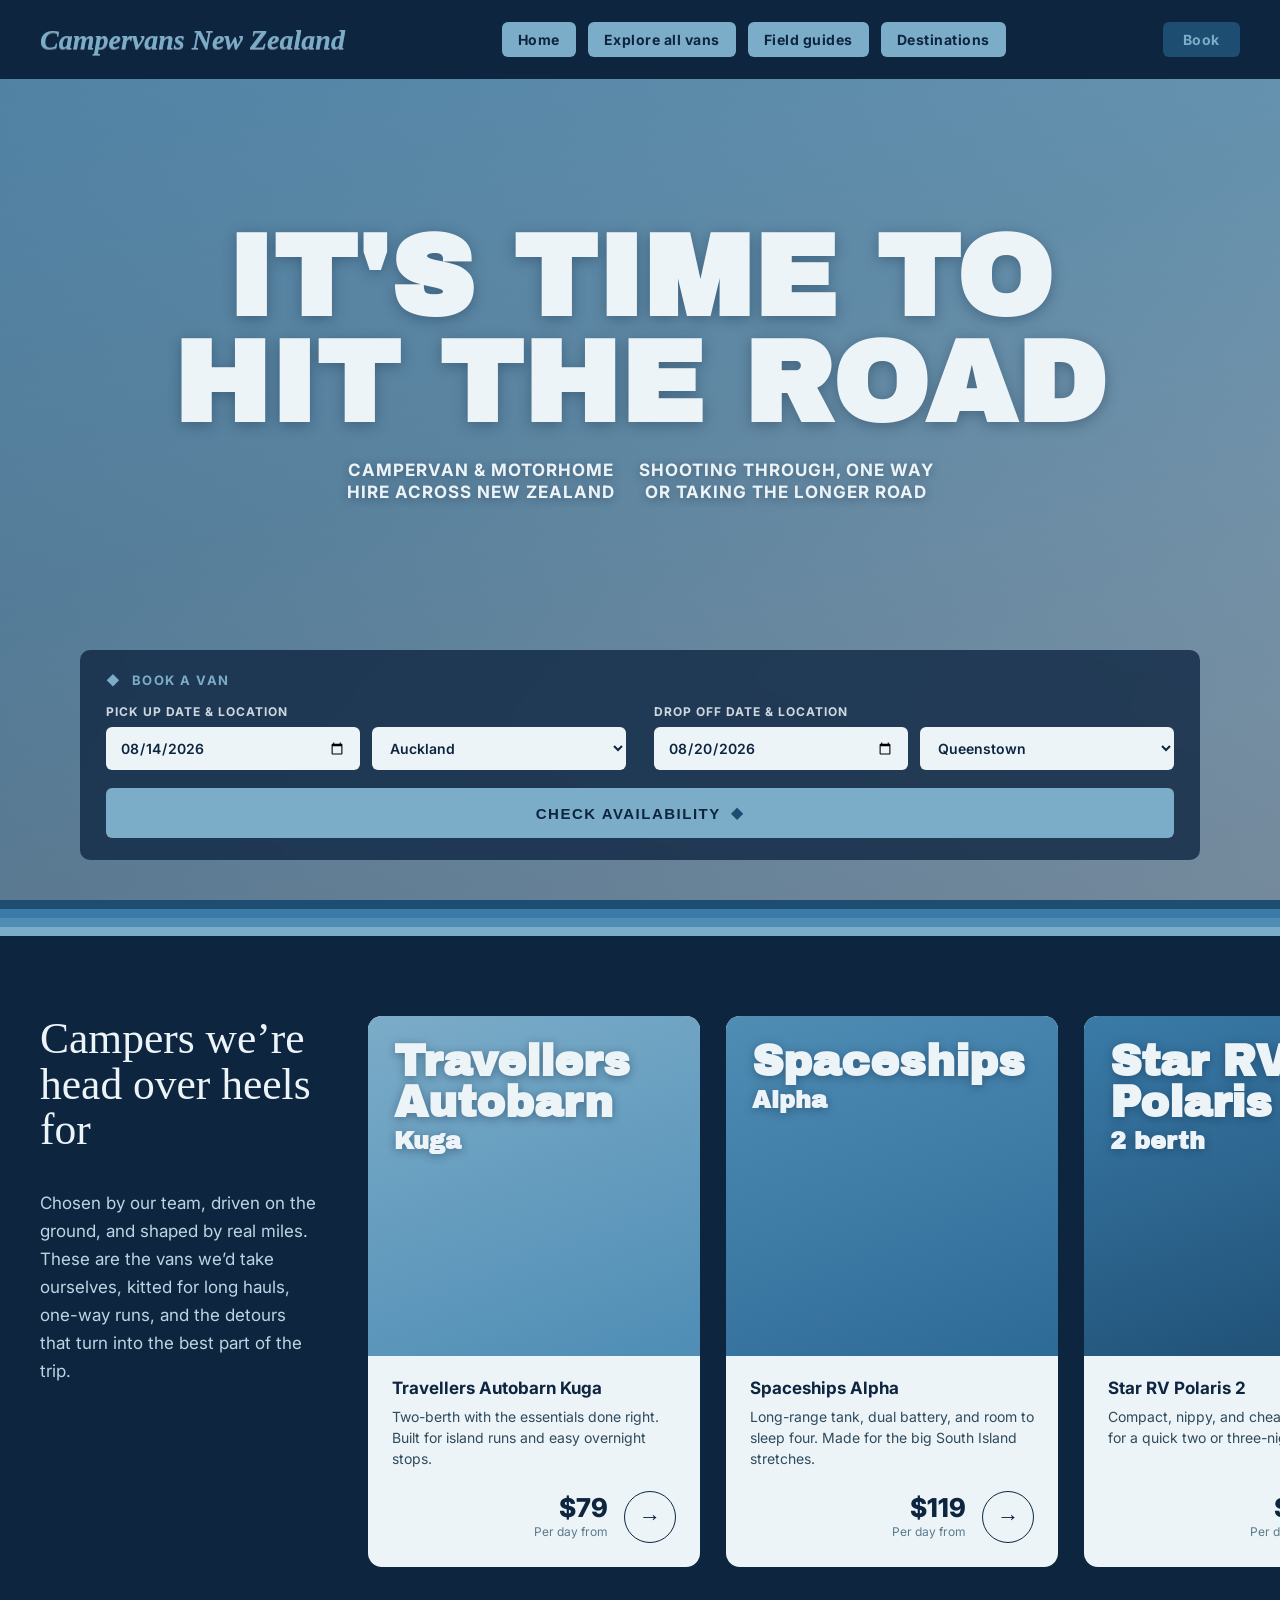
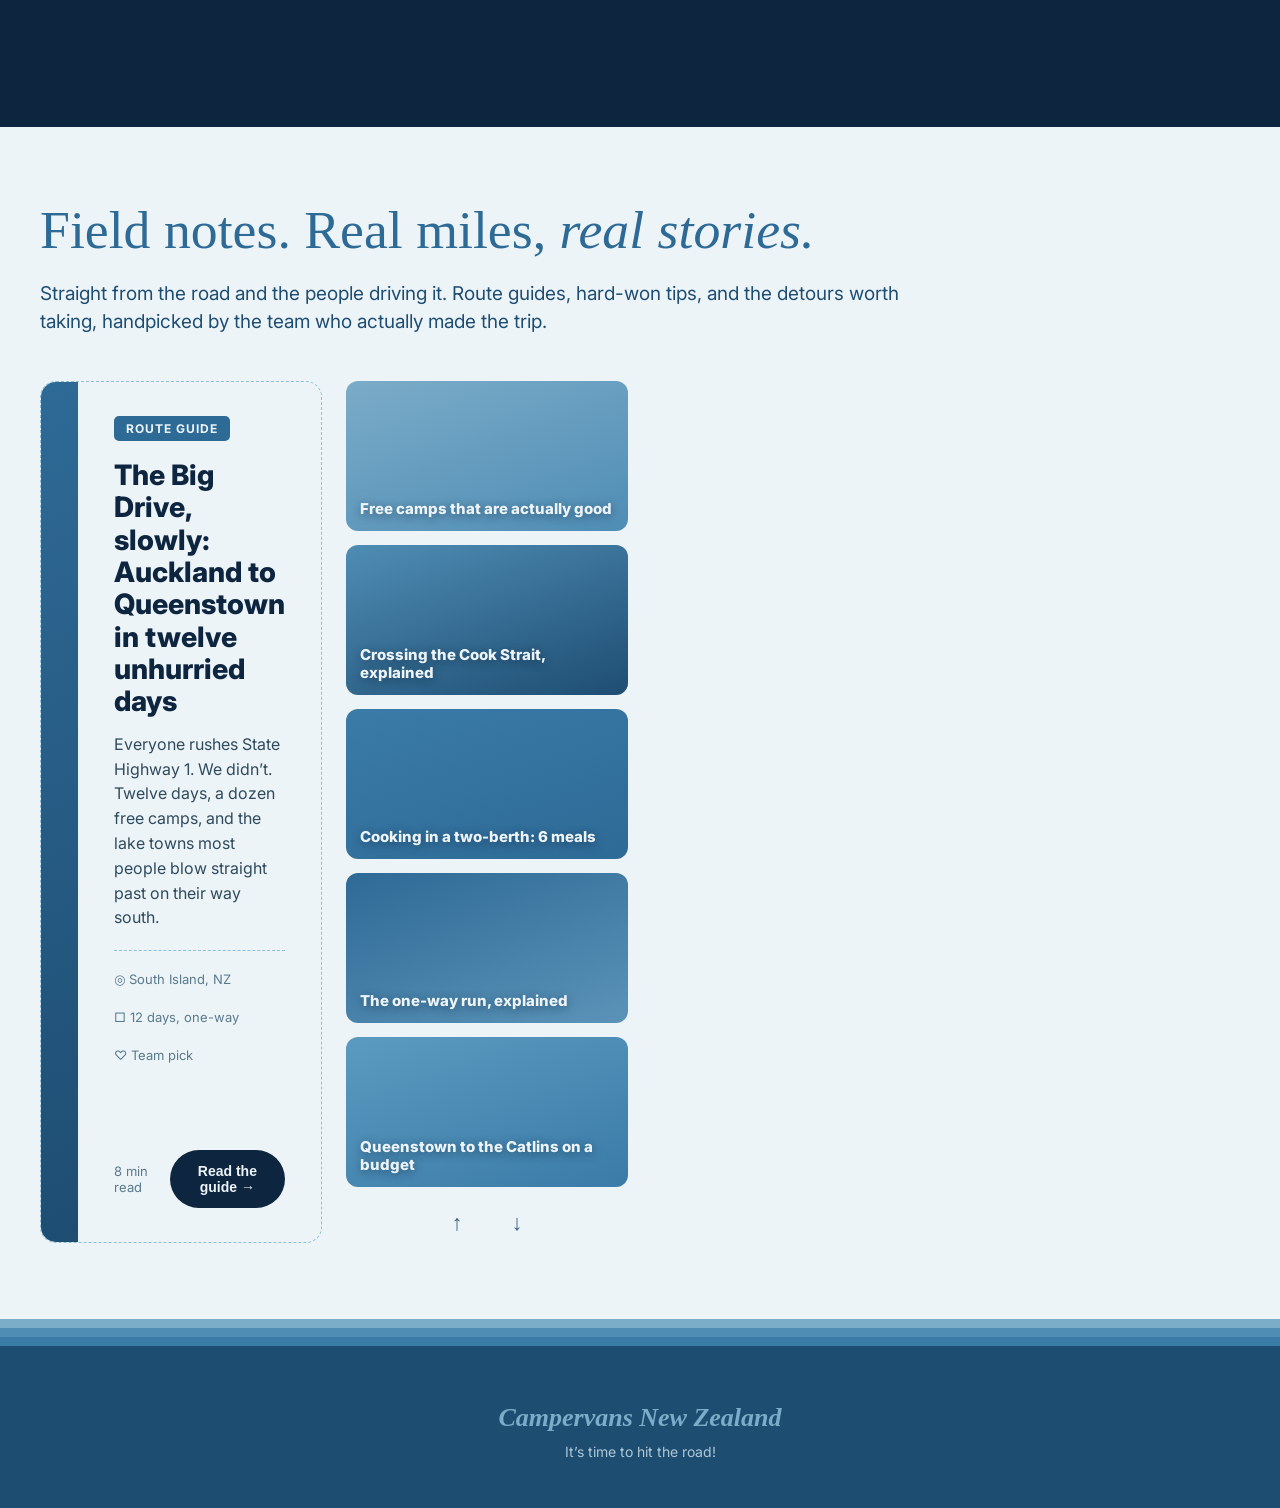
==== commit cc993cb5: "Rebrand to Campervans New Zealand: update index.html" ====
--- a/index.html
+++ b/index.html
@@ -3,14 +3,14 @@
 <head>
 <meta charset="UTF-8">
 <meta name="viewport" content="width=device-width, initial-scale=1.0">
-<title>Campervans Australia — Hire a campervan across Australia</title>
+<title>Campervans New Zealand — Hire a campervan across New Zealand</title>
 <link rel="stylesheet" href="styles.css">
 </head>
 <body>
 <!-- ===== HERO ===== -->
 <section class="hero" id="home">
   <nav>
-    <div class="brand">Campervans Australia</div>
+    <div class="brand">Campervans New Zealand</div>
     <div class="navlinks">
       <a href="#home">Home</a>
       <a href="explore-vans.html">Explore all vans</a>
@@ -24,7 +24,7 @@
     <div>
       <h1 class="headline">It's time to<br>hit the road</h1>
       <div class="subrow">
-        <div class="sublabel">Campervan &amp; motorhome<br>hire across Australia</div>
+        <div class="sublabel">Campervan &amp; motorhome<br>hire across New Zealand</div>
         <div class="sublabel">Shooting through, one way<br>or taking the longer road</div>
       </div>
     </div>
@@ -37,14 +37,14 @@
         <label>Pick up date &amp; location</label>
         <div class="inputs">
           <input type="date" value="2026-08-14">
-          <select><option>Brisbane</option><option>Sydney</option><option>Melbourne</option><option>Cairns</option><option>Byron Bay</option></select>
+          <select><option>Auckland</option><option>Wellington</option><option>Christchurch</option><option>Queenstown</option><option>Nelson</option></select>
         </div>
       </div>
       <div class="fieldgroup">
         <label>Drop off date &amp; location</label>
         <div class="inputs">
           <input type="date" value="2026-08-20">
-          <select><option>Cairns</option><option>Brisbane</option><option>Sydney</option><option>Melbourne</option><option>Byron Bay</option></select>
+          <select><option>Queenstown</option><option>Auckland</option><option>Wellington</option><option>Christchurch</option><option>Nelson</option></select>
         </div>
       </div>
     </div>
@@ -68,13 +68,13 @@
             <div class="card">
               <div class="cardimg a"><div class="cardtitle">Travellers<br>Autobarn<small>Kuga</small></div></div>
               <div class="cardbody"><h3>Travellers Autobarn Kuga</h3>
-                <p>Two-berth with the essentials done right. Built for east-coast runs and easy overnight stops.</p>
+                <p>Two-berth with the essentials done right. Built for island runs and easy overnight stops.</p>
                 <div class="pricerow"><div class="price"><div class="amt">$79</div><div class="lbl">Per day from</div></div><button class="go" aria-label="View">&#8594;</button></div></div>
             </div>
             <div class="card">
               <div class="cardimg b"><div class="cardtitle">Spaceships<br><small>Alpha</small></div></div>
               <div class="cardbody"><h3>Spaceships Alpha</h3>
-                <p>Long-range tank, dual battery, and room to sleep four. Made for the big inland stretches.</p>
+                <p>Long-range tank, dual battery, and room to sleep four. Made for the big South Island stretches.</p>
                 <div class="pricerow"><div class="price"><div class="amt">$119</div><div class="lbl">Per day from</div></div><button class="go" aria-label="View">&#8594;</button></div></div>
             </div>
             <div class="card">
@@ -110,11 +110,11 @@
         <div class="fimg"></div>
         <div class="fbody">
           <span class="ftag">Route guide</span>
-          <h3>The Big Lap, slowly: Brisbane to Cairns in ten unhurried days</h3>
-          <p class="excerpt">Everyone rushes the Bruce Highway. We didn&rsquo;t. Ten days, a dozen free camps, and the beach towns most people blow straight past on their way north.</p>
+          <h3>The Big Drive, slowly: Auckland to Queenstown in twelve unhurried days</h3>
+          <p class="excerpt">Everyone rushes State Highway 1. We didn&rsquo;t. Twelve days, a dozen free camps, and the lake towns most people blow straight past on their way south.</p>
           <div class="meta">
-            <span>&#9678; East Coast, QLD</span>
-            <span>&#9633; 10 days, one-way</span>
+            <span>&#9678; South Island, NZ</span>
+            <span>&#9633; 12 days, one-way</span>
             <span>&#9825; Team pick</span>
           </div>
           <div class="ffoot">
@@ -127,10 +127,10 @@
         <div class="vwrap">
           <div class="vtrack" id="vtrack">
             <div class="thumb t1"><h4>Free camps that are actually good</h4></div>
-            <div class="thumb t2"><h4>Wet-season driving, done right</h4></div>
+            <div class="thumb t2"><h4>Crossing the Cook Strait, explained</h4></div>
             <div class="thumb t3"><h4>Cooking in a two-berth: 6 meals</h4></div>
             <div class="thumb t4"><h4>The one-way run, explained</h4></div>
-            <div class="thumb t5"><h4>Byron to the border on a budget</h4></div>
+            <div class="thumb t5"><h4>Queenstown to the Catlins on a budget</h4></div>
           </div>
         </div>
         <div class="varrows">
@@ -145,7 +145,7 @@
 <div class="stripes"><span class="s4"></span><span class="s3"></span><span class="s2"></span><span class="s1"></span></div>
 
 <footer>
-  <div class="fbrand">Campervans Australia</div>
+  <div class="fbrand">Campervans New Zealand</div>
   <p>It&rsquo;s time to hit the road!</p>
 </footer>
 
--- a/styles.css
+++ b/styles.css
@@ -1,56 +1,49 @@
-/* Campervans Australia — shared styles */
+/* Campervans New Zealand — shared styles */
 @import url('https://fonts.googleapis.com/css2?family=Inter:wght@400;600;700;800;900&family=Archivo+Black&display=swap');
 
 :root{
-  --cream:#F5ECDD;--sun:#F6B93B;--amber:#F7943B;--orange:#DE6A32;
-  --rust:#7A4230;--ink:#2B2622;--fern:#4E6B3A;
+  --cream:#EDF4F8;
+  --sun:#7BACC8;
+  --amber:#4F8DB5;
+  --orange:#3A7BA8;
+  --rust:#1E4D72;
+  --ink:#0E2540;
+  --fern:#2E6A96;
 }
 *{margin:0;padding:0;box-sizing:border-box}
 html{scroll-behavior:smooth}
 body{font-family:'Inter',system-ui,-apple-system,sans-serif;color:var(--ink);background:var(--cream)}
 
-:root{
-    --cream:#F5ECDD;
-    --sun:#F6B93B;
-    --amber:#F7943B;
-    --orange:#DE6A32;
-    --rust:#7A4230;
-    --ink:#2B2622;
-    --fern:#4E6B3A;
-  }
-*{margin:0;padding:0;box-sizing:border-box}
-html{scroll-behavior:smooth}
-body{font-family:'Inter',system-ui,-apple-system,sans-serif;color:var(--ink);background:var(--cream)}
 /* HERO */
 .hero{position:relative;min-height:100vh;display:flex;flex-direction:column;
-        background:linear-gradient(180deg,rgba(43,38,34,.15),rgba(43,38,34,.45)),
-        linear-gradient(160deg,#8a9a8f 0%,#b9a67e 45%,#c98f52 100%);
+        background:linear-gradient(180deg,rgba(14,37,64,.15),rgba(14,37,64,.45)),
+        linear-gradient(160deg,#5B93B8 0%,#7BACC8 45%,#C8DCE8 100%);
         background-size:cover;background-position:center}
 nav{display:flex;align-items:center;justify-content:space-between;
       padding:26px 40px;gap:20px;position:relative;z-index:5}
 .brand{font-family:Georgia,serif;font-weight:bold;font-style:italic;
-         font-size:34px;color:var(--rust);text-shadow:0 1px 0 rgba(245,236,221,.4)}
+         font-size:34px;color:var(--rust);text-shadow:0 1px 0 rgba(237,244,248,.4)}
 .navlinks{display:flex;gap:12px;flex-wrap:wrap}
 .navlinks a{background:var(--sun);color:var(--ink);text-decoration:none;
               font-weight:700;font-size:14px;letter-spacing:.5px;
               padding:11px 20px;border-radius:6px;transition:transform .12s,background .12s}
-.navlinks a:hover{background:#ffd15e;transform:translateY(-1px)}
+.navlinks a:hover{background:#9EC4D8;transform:translateY(-1px)}
 .book{background:var(--rust);color:var(--sun);text-decoration:none;
         font-weight:700;font-size:14px;letter-spacing:.5px;padding:11px 24px;border-radius:6px}
-.book:hover{background:#5e3324}
+.book:hover{background:#163A58}
 .herocopy{flex:1;display:flex;align-items:center;justify-content:center;
             text-align:center;padding:20px 40px;position:relative;z-index:4}
 .headline{font-family:'Archivo Black','Arial Black',sans-serif;font-weight:900;
             color:var(--cream);line-height:.92;letter-spacing:1px;
             font-size:clamp(48px,9vw,132px);text-transform:uppercase;
-            text-shadow:0 3px 14px rgba(43,38,34,.35)}
+            text-shadow:0 3px 14px rgba(14,37,64,.35)}
 .subrow{display:flex;align-items:center;justify-content:center;gap:24px;
           flex-wrap:wrap;margin-top:22px}
 .sublabel{color:var(--cream);font-weight:700;font-size:clamp(13px,1.4vw,17px);
             letter-spacing:1px;line-height:1.3;text-transform:uppercase;
-            text-shadow:0 2px 8px rgba(43,38,34,.4)}
+            text-shadow:0 2px 8px rgba(14,37,64,.4)}
 .bookbar{margin:0 auto 40px;max-width:1120px;width:calc(100% - 80px);
-           background:rgba(43,38,34,.78);backdrop-filter:blur(3px);
+           background:rgba(14,37,64,.78);backdrop-filter:blur(3px);
            border-radius:10px;padding:22px 26px;position:relative;z-index:4}
 .barhead{display:flex;align-items:center;gap:10px;
            color:var(--sun);font-weight:700;font-size:13px;letter-spacing:1.5px;
@@ -68,7 +61,7 @@
             text-transform:uppercase;color:var(--ink);cursor:pointer;
             display:flex;align-items:center;justify-content:center;gap:10px;
             transition:background .12s}
-.checkbtn:hover{background:#ffd15e}
+.checkbtn:hover{background:#9EC4D8}
 .checkbtn .diamond{color:var(--rust)}
 .stripes{display:flex;flex-direction:column}
 .stripes span{height:9px}
@@ -76,33 +69,34 @@
 .stripes .s2{background:var(--orange)}
 .stripes .s3{background:var(--amber)}
 .stripes .s4{background:var(--sun)}
+
 /* CAROUSEL */
 .obsessed{background:var(--ink);color:var(--cream)}
 .obsessed .section{padding:80px 40px;max-width:1800px;margin:0 auto}
 .layout{display:grid;grid-template-columns:minmax(280px,1fr) 3fr;gap:48px;align-items:start}
 .intro h2{font-family:Georgia,'Times New Roman',serif;font-weight:400;
             font-size:clamp(34px,3.4vw,52px);line-height:1.05;color:var(--cream);margin-bottom:36px}
-.intro p{font-size:17px;line-height:1.65;color:#d9cdb8;max-width:440px}
+.intro p{font-size:17px;line-height:1.65;color:#BDD5E2;max-width:440px}
 .carousel{overflow:hidden}
 .track{display:flex;gap:26px;transition:transform .4s ease}
 .card{flex:0 0 clamp(280px,30%,360px);background:var(--cream);
         border-radius:14px;overflow:hidden;display:flex;flex-direction:column}
 .cardimg{position:relative;height:340px;display:flex;align-items:flex-start;padding:26px}
-.cardimg.a{background:linear-gradient(160deg,#6f7d84,#9fa6a0)}
-.cardimg.b{background:linear-gradient(160deg,#4f6f3e,#8a7f4a)}
-.cardimg.c{background:linear-gradient(160deg,#b06a3a,#5c4a52)}
-.cardimg.d{background:linear-gradient(160deg,#3f6a75,#c98f52)}
+.cardimg.a{background:linear-gradient(160deg,#7BACC8,#4F8DB5)}
+.cardimg.b{background:linear-gradient(160deg,#4F8DB5,#2E6A96)}
+.cardimg.c{background:linear-gradient(160deg,#3A7BA8,#1E4D72)}
+.cardimg.d{background:linear-gradient(160deg,#5B9BC0,#2B5F8A)}
 .cardtitle{font-family:'Archivo Black','Arial Black',sans-serif;font-weight:900;
              font-size:clamp(34px,3.4vw,46px);line-height:.94;color:var(--cream);
-             text-shadow:0 2px 10px rgba(43,38,34,.4)}
+             text-shadow:0 2px 10px rgba(14,37,64,.4)}
 .cardtitle small{display:block;font-size:.55em;font-weight:900;margin-top:6px}
 .cardbody{padding:22px 24px 24px;color:var(--ink);flex:1;display:flex;flex-direction:column}
 .cardbody h3{font-size:17px;font-weight:700;margin-bottom:8px}
-.cardbody p{font-size:14px;line-height:1.5;color:#5a4f45;margin-bottom:auto}
+.cardbody p{font-size:14px;line-height:1.5;color:#2E4A5C;margin-bottom:auto}
 .pricerow{display:flex;align-items:center;justify-content:flex-end;gap:16px;margin-top:22px}
 .price{text-align:right}
 .price .amt{font-size:26px;font-weight:800;color:var(--ink);line-height:1}
-.price .lbl{font-size:12px;color:#7a6f63;margin-top:3px}
+.price .lbl{font-size:12px;color:#5A7A8C;margin-top:3px}
 .go{width:52px;height:52px;border-radius:50%;border:1.5px solid var(--ink);
       background:none;cursor:pointer;font-size:22px;color:var(--ink);
       display:flex;align-items:center;justify-content:center;flex:0 0 auto;transition:background .12s,color .12s}
@@ -112,6 +106,7 @@
          color:var(--cream);font-size:26px;cursor:pointer;opacity:.85;
          display:flex;align-items:center;justify-content:center;transition:opacity .12s}
 .arrow:hover{opacity:1}
+
 /* FIELD NOTES */
 .notes{background:var(--cream)}
 .notes .section{padding:76px 40px;max-width:1600px;margin:0 auto}
@@ -122,19 +117,19 @@
         max-width:920px;margin-bottom:44px}
 .grid{display:grid;grid-template-columns:1fr 210px;gap:26px;align-items:stretch}
 .feature{display:grid;grid-template-columns:1fr 1fr;
-           border:1.5px dashed #b9a98d;border-radius:16px;overflow:hidden;background:var(--cream)}
-.fimg{background:linear-gradient(160deg,#5c4a52,#a2643a);min-height:520px}
+           border:1.5px dashed #8FBFDA;border-radius:16px;overflow:hidden;background:var(--cream)}
+.fimg{background:linear-gradient(160deg,#2E6A96,#1E4D72);min-height:520px}
 .fbody{padding:34px 36px;display:flex;flex-direction:column}
 .ftag{display:inline-block;align-self:flex-start;background:var(--fern);color:var(--cream);
         font-size:12px;font-weight:700;letter-spacing:1px;text-transform:uppercase;
         padding:5px 12px;border-radius:5px;margin-bottom:18px}
 .fbody h3{font-size:clamp(22px,2.2vw,30px);font-weight:800;line-height:1.15;margin-bottom:14px}
-.fbody .excerpt{font-size:16px;line-height:1.55;color:#5a4f45;
-                  padding-bottom:20px;border-bottom:1.5px dashed #cbbb9e;margin-bottom:20px}
-.meta{display:flex;gap:22px;flex-wrap:wrap;color:#7a6f63;font-size:13px;margin-bottom:auto}
+.fbody .excerpt{font-size:16px;line-height:1.55;color:#2E4A5C;
+                  padding-bottom:20px;border-bottom:1.5px dashed #8FBFDA;margin-bottom:20px}
+.meta{display:flex;gap:22px;flex-wrap:wrap;color:#5A7A8C;font-size:13px;margin-bottom:auto}
 .meta span{display:flex;align-items:center;gap:6px}
 .ffoot{display:flex;align-items:center;justify-content:space-between;gap:16px;margin-top:28px}
-.readtime{font-size:13px;color:#7a6f63}
+.readtime{font-size:13px;color:#5A7A8C}
 .letsgo{display:inline-flex;align-items:center;gap:10px;background:var(--ink);
           color:var(--cream);border:none;border-radius:30px;padding:13px 22px;
           font-size:14px;font-weight:600;cursor:pointer}
@@ -144,22 +139,24 @@
 .vtrack{display:flex;flex-direction:column;gap:14px;transition:transform .4s ease}
 .thumb{flex:0 0 auto;height:150px;border-radius:12px;overflow:hidden;position:relative;
          cursor:pointer;padding:14px;display:flex;align-items:flex-end}
-.thumb.t1{background:linear-gradient(160deg,#c98f52,#7a4230)}
-.thumb.t2{background:linear-gradient(160deg,#4f6f3e,#2b2622)}
-.thumb.t3{background:linear-gradient(160deg,#b06a3a,#5c4a52)}
-.thumb.t4{background:linear-gradient(160deg,#3f6a75,#8a9a8f)}
-.thumb.t5{background:linear-gradient(160deg,#6f7d84,#c98f52)}
+.thumb.t1{background:linear-gradient(160deg,#7BACC8,#4F8DB5)}
+.thumb.t2{background:linear-gradient(160deg,#4F8DB5,#1E4D72)}
+.thumb.t3{background:linear-gradient(160deg,#3A7BA8,#2E6A96)}
+.thumb.t4{background:linear-gradient(160deg,#2E6A96,#5B93B8)}
+.thumb.t5{background:linear-gradient(160deg,#5B9BC0,#3A7BA8)}
 .thumb h4{color:var(--cream);font-size:15px;font-weight:800;line-height:1.15;
-            text-shadow:0 2px 8px rgba(43,38,34,.5)}
+            text-shadow:0 2px 8px rgba(14,37,64,.5)}
 .varrows{display:flex;justify-content:center;gap:20px;padding-top:4px}
 .varrow{width:40px;height:40px;border:none;background:none;color:var(--rust);
           font-size:22px;cursor:pointer;opacity:.85}
 .varrow:hover{opacity:1}
+
 /* FOOTER */
 footer{background:var(--rust);color:var(--cream);padding:48px 40px;text-align:center}
 footer .fbrand{font-family:Georgia,serif;font-weight:bold;font-style:italic;
                  font-size:26px;color:var(--sun);margin-bottom:10px}
-footer p{font-size:14px;color:#e8d3c4;opacity:.9}
+footer p{font-size:14px;color:#BDD5E2;opacity:.9}
+
 @media(max-width:900px){.obsessed .section, .notes .section{padding:56px 20px}
 .layout{grid-template-columns:1fr;gap:32px}
 .card{flex:0 0 82%}
@@ -177,6 +174,7 @@
 .bookbar{width:calc(100% - 32px)}
 .fields{grid-template-columns:1fr;gap:18px}}
 
+/* EXPLORE VANS PAGE */
 *{margin:0;padding:0;box-sizing:border-box}
 body{font-family:'Inter',system-ui,-apple-system,sans-serif;color:var(--ink);background:var(--cream)}
 nav{display:flex;align-items:center;justify-content:space-between;
@@ -185,7 +183,7 @@
 .navlinks{display:flex;gap:12px;flex-wrap:wrap}
 .navlinks a{background:var(--sun);color:var(--ink);text-decoration:none;font-weight:700;
               font-size:14px;padding:10px 18px;border-radius:6px}
-.navlinks a:hover{background:#ffd15e}
+.navlinks a:hover{background:#9EC4D8}
 .book{background:var(--rust);color:var(--sun);text-decoration:none;font-weight:700;
         font-size:14px;padding:10px 22px;border-radius:6px}
 .pagehead{padding:60px 40px 10px;max-width:1400px;margin:0 auto}
@@ -193,68 +191,69 @@
                font-size:clamp(34px,4vw,54px);color:var(--fern);line-height:1.05;margin-bottom:14px}
 .pagehead p{font-size:17px;color:var(--rust);max-width:640px;line-height:1.5}
 .filters{display:flex;gap:10px;flex-wrap:wrap;padding:28px 40px 8px;max-width:1400px;margin:0 auto}
-.pill{border:1.5px solid #cbbb9e;background:none;border-radius:30px;padding:9px 18px;
+.pill{border:1.5px solid #8FBFDA;background:none;border-radius:30px;padding:9px 18px;
         font-size:13px;font-weight:600;color:var(--rust);cursor:pointer;transition:all .12s}
 .pill:hover{border-color:var(--rust)}
 .pill.active{background:var(--ink);border-color:var(--ink);color:var(--cream)}
 .shell{display:grid;grid-template-columns:260px 1fr;gap:30px;
          max-width:1400px;margin:0 auto;padding:24px 40px 80px;align-items:start}
 .sidebar{background:#fff;border-radius:16px;padding:24px 22px;
-           box-shadow:0 1px 3px rgba(43,38,34,.08)}
-.fgroup{padding:18px 0;border-bottom:1px solid #ece3d3}
+           box-shadow:0 1px 3px rgba(14,37,64,.08)}
+.fgroup{padding:18px 0;border-bottom:1px solid #B8D5E5}
 .fgroup:first-child{padding-top:0}
 .fgroup:last-child{border-bottom:none;padding-bottom:0}
 .fgroup h4{font-size:15px;font-weight:700;color:var(--ink);margin-bottom:14px}
-.fselect{width:100%;border:1px solid #ddd3c2;border-radius:8px;padding:11px 12px;
+.fselect{width:100%;border:1px solid #8FBFDA;border-radius:8px;padding:11px 12px;
            font-size:14px;font-family:inherit;color:var(--ink);background:#fff;cursor:pointer}
 .checks{display:flex;flex-direction:column;gap:12px}
-.checkrow{display:flex;align-items:center;gap:10px;font-size:14px;color:#4a4038;cursor:pointer}
-.checkrow input{appearance:none;width:19px;height:19px;border:1.5px solid #cbbb9e;
+.checkrow{display:flex;align-items:center;gap:10px;font-size:14px;color:#2A3F50;cursor:pointer}
+.checkrow input{appearance:none;width:19px;height:19px;border:1.5px solid #8FBFDA;
                   border-radius:5px;cursor:pointer;position:relative;flex:0 0 auto}
 .checkrow input:checked{background:var(--ink);border-color:var(--ink)}
 .checkrow input:checked::after{content:"\2713";position:absolute;color:#fff;font-size:12px;
                   top:50%;left:50%;transform:translate(-50%,-50%)}
 .avail{display:flex;gap:10px}
-.availbtn{flex:1;border:1px solid #ddd3c2;background:#fff;border-radius:8px;padding:11px;
+.availbtn{flex:1;border:1px solid #8FBFDA;background:#fff;border-radius:8px;padding:11px;
             font-size:13px;font-weight:600;color:var(--ink);cursor:pointer;transition:all .12s}
 .availbtn.on{background:var(--ink);border-color:var(--ink);color:var(--cream)}
-.pricevals{display:flex;justify-content:space-between;margin-top:12px;font-size:13px;color:#a89c8d}
+.pricevals{display:flex;justify-content:space-between;margin-top:12px;font-size:13px;color:#5A8BA0}
 input[type=range]{width:100%;accent-color:var(--ink);cursor:pointer}
 .grid{display:grid;grid-template-columns:repeat(auto-fill,minmax(240px,1fr));gap:24px}
 .vcard{background:var(--ink);border-radius:16px;overflow:hidden;display:flex;flex-direction:column;
          cursor:pointer;transition:transform .15s;text-decoration:none;color:inherit}
 .vcard:hover{transform:translateY(-3px)}
 .vimg{position:relative;aspect-ratio:1/1;padding:16px;display:flex;flex-direction:column;justify-content:flex-start}
-.vimg.g1{background:linear-gradient(160deg,#6f7d84,#9fa6a0)}
-.vimg.g2{background:linear-gradient(160deg,#4f6f3e,#8a7f4a)}
-.vimg.g3{background:linear-gradient(160deg,#b06a3a,#5c4a52)}
-.vimg.g4{background:linear-gradient(160deg,#3f6a75,#c98f52)}
-.vimg.g5{background:linear-gradient(160deg,#c98f52,#7a4230)}
-.vimg.g6{background:linear-gradient(160deg,#8a9a8f,#5c4a52)}
+.vimg.g1{background:linear-gradient(160deg,#7BACC8,#5B93B8)}
+.vimg.g2{background:linear-gradient(160deg,#4F8DB5,#2E6A96)}
+.vimg.g3{background:linear-gradient(160deg,#3A7BA8,#1E4D72)}
+.vimg.g4{background:linear-gradient(160deg,#5B9BC0,#2B5F8A)}
+.vimg.g5{background:linear-gradient(160deg,#6AAAC8,#3A7BA8)}
+.vimg.g6{background:linear-gradient(160deg,#2E6A96,#1A3A5C)}
 .heart{position:absolute;top:14px;right:14px;width:34px;height:34px;border-radius:50%;
-         background:rgba(245,236,221,.9);border:none;cursor:pointer;font-size:16px;
+         background:rgba(237,244,248,.9);border:none;cursor:pointer;font-size:16px;
          color:var(--rust);display:flex;align-items:center;justify-content:center}
 .vname{font-family:'Archivo Black','Arial Black',sans-serif;font-size:clamp(22px,2.4vw,30px);
-         line-height:.95;color:var(--cream);text-shadow:0 2px 10px rgba(43,38,34,.45)}
+         line-height:.95;color:var(--cream);text-shadow:0 2px 10px rgba(14,37,64,.45)}
 .vname small{display:block;font-size:.5em;margin-top:6px}
 .vbody{padding:16px 18px 18px;display:flex;flex-direction:column;gap:12px}
 .tags{display:flex;gap:8px;flex-wrap:wrap}
-.tag{background:none;border:1px solid #6a5f54;border-radius:20px;padding:5px 12px;
-       font-size:12px;color:#d9cdb8;font-weight:600}
+.tag{background:none;border:1px solid #4A7A9A;border-radius:20px;padding:5px 12px;
+       font-size:12px;color:#BDD5E2;font-weight:600}
 .vtitle{font-size:16px;font-weight:700;color:var(--cream);line-height:1.25}
 .vfoot{display:flex;align-items:flex-end;justify-content:space-between;gap:10px;margin-top:4px}
-.vloc{font-size:12px;color:#a89c8d;line-height:1.4}
-.vloc .berth{display:block;color:#d9cdb8;margin-bottom:2px}
+.vloc{font-size:12px;color:#8BAEC4;line-height:1.4}
+.vloc .berth{display:block;color:#BDD5E2;margin-bottom:2px}
 .vprice{text-align:right}
-.vprice .from{font-size:11px;color:#a89c8d}
+.vprice .from{font-size:11px;color:#8BAEC4}
 .vprice .amt{font-size:22px;font-weight:800;color:var(--cream)}
+
 @media(max-width:820px){.shell{grid-template-columns:1fr}}
-
 @media(max-width:720px){nav{padding:18px 20px}
 .navlinks{display:none}
 .pagehead{padding-left:20px;padding-right:20px}
 .shell{padding-left:20px;padding-right:20px}}
 
+/* VAN DETAIL PAGE */
 *{margin:0;padding:0;box-sizing:border-box}
 body{font-family:'Inter',system-ui,-apple-system,sans-serif;color:var(--ink);background:var(--cream)}
 nav{display:flex;align-items:center;justify-content:space-between;padding:22px 40px;gap:20px;background:var(--ink)}
@@ -267,50 +266,51 @@
 .wrap{max-width:1240px;margin:0 auto;padding:18px 40px 70px}
 .gallery{display:grid;grid-template-columns:1.4fr 1fr;gap:18px;margin-bottom:8px}
 .mainimg{position:relative;aspect-ratio:16/11;border-radius:16px;overflow:hidden;
-           background:linear-gradient(160deg,#7f9a6f,#b7c49a);display:flex;align-items:center;justify-content:center}
+           background:linear-gradient(160deg,#5B93B8,#7BACC8);display:flex;align-items:center;justify-content:center}
 .van-illo{font-family:'Archivo Black',sans-serif;font-size:34px;color:#fff;opacity:.35}
 .gbtn{position:absolute;top:50%;transform:translateY(-50%);width:44px;height:44px;border-radius:50%;
-        background:rgba(245,236,221,.9);border:none;font-size:18px;color:var(--ink);cursor:pointer}
+        background:rgba(237,244,248,.9);border:none;font-size:18px;color:var(--ink);cursor:pointer}
 .gbtn.l{left:14px}
 .gbtn.r{right:14px}
 .dots{position:absolute;bottom:14px;left:50%;transform:translateX(-50%);display:flex;gap:7px}
-.dots i{width:8px;height:8px;border-radius:50%;background:rgba(245,236,221,.6)}
+.dots i{width:8px;height:8px;border-radius:50%;background:rgba(237,244,248,.6)}
 .dots i.on{background:#fff}
 .floor{background:#fff;border-radius:16px;padding:18px 20px}
-.floor h4{font-size:12px;letter-spacing:1.5px;color:#a89c8d;font-weight:700;margin-bottom:14px}
+.floor h4{font-size:12px;letter-spacing:1.5px;color:#5A8BA0;font-weight:700;margin-bottom:14px}
 .plan{background:var(--cream);border-radius:12px;padding:22px;display:flex;gap:10px;flex-wrap:wrap;min-height:180px;align-content:center}
 .room{border-radius:8px;padding:14px 10px;font-size:12px;font-weight:600;color:var(--ink);text-align:center;flex:1;min-width:64px}
-.room.bed{background:#dfe6ee}
-.room.kit{background:#dfe9d8}
-.room.sto{background:#f0ddc9}
-.room.sea{background:#e5dcee}
-.room.cab{background:#dcd7cf;border-radius:40px}
+.room.bed{background:#C8E0F5}
+.room.kit{background:#C0D8F0}
+.room.sto{background:#B8D5EA}
+.room.sea{background:#D0E8F5}
+.room.cab{background:#C8D8E5;border-radius:40px}
 .title{font-family:'Archivo Black','Arial Black',sans-serif;font-size:34px;margin:26px 0 16px}
-.specs{display:flex;gap:26px;flex-wrap:wrap;padding-bottom:22px;border-bottom:1px solid #e0d6c4}
-.spec{display:flex;align-items:center;gap:8px;font-size:14px;color:#4a4038}
+.specs{display:flex;gap:26px;flex-wrap:wrap;padding-bottom:22px;border-bottom:1px solid #9BBFD6}
+.spec{display:flex;align-items:center;gap:8px;font-size:14px;color:#2A3F50}
 .spec b{font-weight:600}
-.desc{font-size:16px;line-height:1.6;color:#4a4038;margin:22px 0 30px;max-width:820px}
+.desc{font-size:16px;line-height:1.6;color:#2A3F50;margin:22px 0 30px;max-width:820px}
 .summaries{display:grid;grid-template-columns:1fr 1fr;gap:40px;margin-bottom:30px}
-.sumhead{font-size:12px;letter-spacing:1.5px;color:#a89c8d;font-weight:700;margin-bottom:14px}
-.sumrow{display:flex;justify-content:space-between;padding:13px 0;border-bottom:1px solid #ece3d3;font-size:14px}
-.sumrow .lbl{color:#7a6f63}
+.sumhead{font-size:12px;letter-spacing:1.5px;color:#5A8BA0;font-weight:700;margin-bottom:14px}
+.sumrow{display:flex;justify-content:space-between;padding:13px 0;border-bottom:1px solid #B8D5E5;font-size:14px}
+.sumrow .lbl{color:#5A7A8C}
 .sumrow .val{font-weight:700;color:var(--ink)}
-.bookcta{background:#fff;border-radius:16px;padding:30px 32px;box-shadow:0 1px 4px rgba(43,38,34,.08)}
+.bookcta{background:#fff;border-radius:16px;padding:30px 32px;box-shadow:0 1px 4px rgba(14,37,64,.08)}
 .bookcta h2{font-family:'Archivo Black',sans-serif;font-size:24px;margin-bottom:6px}
-.bookcta .sub{font-size:14px;color:#7a6f63;margin-bottom:24px}
+.bookcta .sub{font-size:14px;color:#5A7A8C;margin-bottom:24px}
 .frow{display:grid;grid-template-columns:1fr 1fr;gap:18px;margin-bottom:18px}
 .field{display:flex;flex-direction:column;gap:7px}
 .field label{font-size:13px;font-weight:700;color:var(--ink)}
-.field input, .field select{border:1px solid #ddd3c2;border-radius:9px;padding:12px 14px;
+.field input, .field select{border:1px solid #8FBFDA;border-radius:9px;padding:12px 14px;
         font-size:14px;font-family:inherit;color:var(--ink);background:#fff}
 .field input:focus, .field select:focus{outline:none;border-color:var(--rust)}
 .requestbtn{width:100%;background:var(--ink);color:var(--cream);border:none;border-radius:10px;
               padding:17px;font-size:16px;font-weight:800;letter-spacing:.5px;cursor:pointer;
               margin-top:8px;transition:background .12s}
 .requestbtn:hover{background:var(--rust)}
-.reqnote{font-size:13px;color:#a89c8d;text-align:center;margin-top:12px}
+.reqnote{font-size:13px;color:#7AACCB;text-align:center;margin-top:12px}
 .confirm{display:none;background:var(--fern);color:var(--cream);border-radius:10px;
            padding:16px;text-align:center;font-weight:600;margin-top:16px}
+
 @media(max-width:820px){nav{padding:16px 20px}
 .navlinks{display:none}
 .gallery{grid-template-columns:1fr}
@@ -318,73 +318,74 @@
 .frow{grid-template-columns:1fr}
 .wrap, .back{padding-left:20px;padding-right:20px}}
 
+/* FIELD NOTES PAGE */
 .g-nav{display:flex;align-items:center;justify-content:space-between;padding:22px 40px;gap:20px;background:var(--ink)}
 .brand{font-family:Georgia,serif;font-weight:bold;font-style:italic;font-size:28px;color:var(--sun)}
 .navlinks{display:flex;gap:12px;flex-wrap:wrap}
 .navlinks a{background:var(--sun);color:var(--ink);text-decoration:none;font-weight:700;font-size:14px;padding:9px 16px;border-radius:6px}
 .book{background:var(--rust);color:var(--sun);text-decoration:none;font-weight:700;font-size:14px;padding:9px 20px;border-radius:6px}
 
-.g-hero{background:linear-gradient(180deg,rgba(43,38,34,.2),rgba(43,38,34,.55)),linear-gradient(160deg,#7f9a6f,#c98f52);padding:90px 40px}
+.g-hero{background:linear-gradient(180deg,rgba(14,37,64,.2),rgba(14,37,64,.55)),linear-gradient(160deg,#3A7BA8,#1E4D72);padding:90px 40px}
 .g-hero-inner{max-width:900px;margin:0 auto;color:var(--cream)}
 .g-kicker{display:inline-block;background:var(--sun);color:var(--ink);font-size:12px;font-weight:700;letter-spacing:1.5px;text-transform:uppercase;padding:6px 14px;border-radius:5px;margin-bottom:20px}
-.g-hero h1{font-family:'Archivo Black','Arial Black',sans-serif;font-size:clamp(30px,4.8vw,56px);line-height:1.05;margin-bottom:18px;text-shadow:0 3px 14px rgba(43,38,34,.4)}
+.g-hero h1{font-family:'Archivo Black','Arial Black',sans-serif;font-size:clamp(30px,4.8vw,56px);line-height:1.05;margin-bottom:18px;text-shadow:0 3px 14px rgba(14,37,64,.4)}
 .g-standfirst{font-size:clamp(17px,2vw,22px);line-height:1.5;max-width:720px;margin-bottom:28px}
 .g-byline{display:flex;align-items:center;gap:12px;font-size:14px}
 .g-avatar{width:42px;height:42px;border-radius:50%;background:var(--rust);color:var(--cream);display:flex;align-items:center;justify-content:center;font-weight:800;font-size:18px;flex:0 0 auto}
 .g-avatar.big{width:60px;height:60px;font-size:26px}
-.g-byline span{color:#e8dccb}
-
-.g-stats{display:grid;grid-template-columns:repeat(4,1fr);gap:1px;background:#d8c9ae;border-bottom:1px solid #d8c9ae}
+.g-byline span{color:#BDD5E2}
+
+.g-stats{display:grid;grid-template-columns:repeat(4,1fr);gap:1px;background:#7AACCB;border-bottom:1px solid #7AACCB}
 .g-stat{background:var(--cream);padding:26px 20px;text-align:center}
 .g-stat b{display:block;font-family:'Archivo Black',sans-serif;font-size:clamp(24px,3vw,36px);color:var(--orange);line-height:1}
 .g-stat span{font-size:13px;color:var(--rust);letter-spacing:.5px;margin-top:6px;display:block}
 
 .g-body{max-width:820px;margin:0 auto;padding:60px 40px 80px}
 .g-intro h2{font-family:Georgia,serif;font-size:clamp(26px,3vw,40px);color:var(--fern);margin-bottom:20px}
-.g-intro p{font-size:17px;line-height:1.7;color:#4a4038;margin-bottom:18px}
+.g-intro p{font-size:17px;line-height:1.7;color:#2A3F50;margin-bottom:18px}
 
 .g-chart{background:var(--ink);border-radius:14px;padding:22px 24px;margin:30px 0}
-.g-chart-label{color:#a89c8d;font-size:13px;display:block;margin-bottom:14px}
+.g-chart-label{color:#8BAEC4;font-size:13px;display:block;margin-bottom:14px}
 .g-chart-days{display:flex;gap:8px;flex-wrap:wrap}
 .g-chart-days a{width:40px;height:40px;border-radius:8px;display:flex;align-items:center;justify-content:center;font-weight:700;font-size:15px;text-decoration:none}
 .g-chart-days a.on{background:var(--sun);color:var(--ink)}
-.g-chart-days a.off{background:#463f38;color:#8a7f70}
+.g-chart-days a.off{background:#1A3654;color:#5A8BA0}
 
 .g-dunc{display:flex;gap:18px;background:#fff;border-radius:16px;padding:26px 28px;margin:36px 0;align-items:flex-start}
 .g-dunc h3{font-size:19px;margin-bottom:8px;color:var(--ink)}
-.g-dunc p{font-size:15px;color:#5a4f45;line-height:1.5;margin-bottom:16px}
+.g-dunc p{font-size:15px;color:#2E4A5C;line-height:1.5;margin-bottom:16px}
 .g-dunc-btns{display:flex;gap:10px;flex-wrap:wrap}
 .g-btn-solid{background:var(--fern);color:var(--cream);text-decoration:none;font-weight:700;font-size:14px;padding:11px 18px;border-radius:8px}
-.g-btn-ghost{border:1.5px solid #cbbb9e;color:var(--rust);text-decoration:none;font-weight:700;font-size:14px;padding:11px 18px;border-radius:8px}
-
-.g-day{padding:44px 0;border-top:1px solid #e0d6c4}
+.g-btn-ghost{border:1.5px solid #8FBFDA;color:var(--rust);text-decoration:none;font-weight:700;font-size:14px;padding:11px 18px;border-radius:8px}
+
+.g-day{padding:44px 0;border-top:1px solid #9BBFD6}
 .g-daytag{display:inline-block;background:var(--orange);color:var(--cream);font-size:12px;font-weight:800;letter-spacing:1.5px;text-transform:uppercase;padding:5px 12px;border-radius:5px;margin-bottom:14px}
 .g-day h2{font-family:'Archivo Black',sans-serif;font-size:clamp(24px,3vw,34px);margin-bottom:12px;color:var(--ink)}
 .g-daymeta{display:flex;gap:20px;flex-wrap:wrap;color:var(--rust);font-size:14px;font-weight:600;margin-bottom:18px}
 .g-dayimg{height:260px;border-radius:14px;display:flex;align-items:center;justify-content:center;color:rgba(255,255,255,.55);font-weight:700;font-size:14px;margin-bottom:22px}
-.g-dayimg.d1{background:linear-gradient(160deg,#6f7d84,#9fa6a0)}
-.g-dayimg.d2{background:linear-gradient(160deg,#4f6f3e,#8a7f4a)}
-.g-dayimg.d3{background:linear-gradient(160deg,#3f6a75,#c98f52)}
-.g-dayintro{font-size:17px;line-height:1.7;color:#4a4038;margin-bottom:24px}
+.g-dayimg.d1{background:linear-gradient(160deg,#7BACC8,#4F8DB5)}
+.g-dayimg.d2{background:linear-gradient(160deg,#4F8DB5,#2E6A96)}
+.g-dayimg.d3{background:linear-gradient(160deg,#3A7BA8,#1E4D72)}
+.g-dayintro{font-size:17px;line-height:1.7;color:#2A3F50;margin-bottom:24px}
 .g-list{margin-bottom:22px}
 .g-list h4{font-size:13px;letter-spacing:1.5px;text-transform:uppercase;color:var(--fern);font-weight:800;margin-bottom:12px}
 .g-list ul{list-style:none;display:flex;flex-direction:column;gap:12px}
-.g-list li{font-size:15px;line-height:1.55;color:#4a4038;padding-left:18px;position:relative}
+.g-list li{font-size:15px;line-height:1.55;color:#2A3F50;padding-left:18px;position:relative}
 .g-list li::before{content:"";position:absolute;left:0;top:9px;width:7px;height:7px;border-radius:50%;background:var(--amber)}
-.g-tip{background:#fdf3e0;border-left:3px solid var(--amber);border-radius:0 8px 8px 0;padding:16px 18px;font-size:15px;line-height:1.55;color:#6a5a3a;margin-bottom:20px}
+.g-tip{background:#E8F4FA;border-left:3px solid var(--amber);border-radius:0 8px 8px 0;padding:16px 18px;font-size:15px;line-height:1.55;color:#2A4A5C;margin-bottom:20px}
 .g-backtop{display:inline-block;color:var(--rust);text-decoration:none;font-size:13px;font-weight:600}
 
-.g-placeholder{background:#f0e6d3;border:1.5px dashed #c4b491;border-radius:14px;padding:30px;margin:40px 0;text-align:center}
+.g-placeholder{background:#DFF0F8;border:1.5px dashed #7AACCB;border-radius:14px;padding:30px;margin:40px 0;text-align:center}
 .g-placeholder h3{color:var(--rust);margin-bottom:10px}
-.g-placeholder p{font-size:15px;color:#6a5f54;line-height:1.6;max-width:640px;margin:0 auto}
+.g-placeholder p{font-size:15px;color:#3A5A70;line-height:1.6;max-width:640px;margin:0 auto}
 
 .g-news{background:var(--ink);border-radius:18px;padding:40px 34px;text-align:center;margin-top:50px}
 .g-news h3{color:var(--cream);font-family:'Archivo Black',sans-serif;font-size:24px;margin-bottom:10px}
-.g-news p{color:#d9cdb8;font-size:15px;margin-bottom:22px;max-width:520px;margin-left:auto;margin-right:auto}
+.g-news p{color:#BDD5E2;font-size:15px;margin-bottom:22px;max-width:520px;margin-left:auto;margin-right:auto}
 .g-news-form{display:flex;gap:10px;max-width:460px;margin:0 auto 14px}
 .g-news-form input{flex:1;border:none;border-radius:8px;padding:14px 16px;font-size:14px;font-family:inherit}
 .g-news-form button{background:var(--sun);border:none;border-radius:8px;padding:14px 22px;font-weight:800;font-size:14px;color:var(--ink);cursor:pointer;white-space:nowrap}
-.g-news-note{color:#a89c8d;font-size:12px}
+.g-news-note{color:#7AACCB;font-size:12px}
 
 @media(max-width:720px){
 .g-nav{padding:16px 20px}
